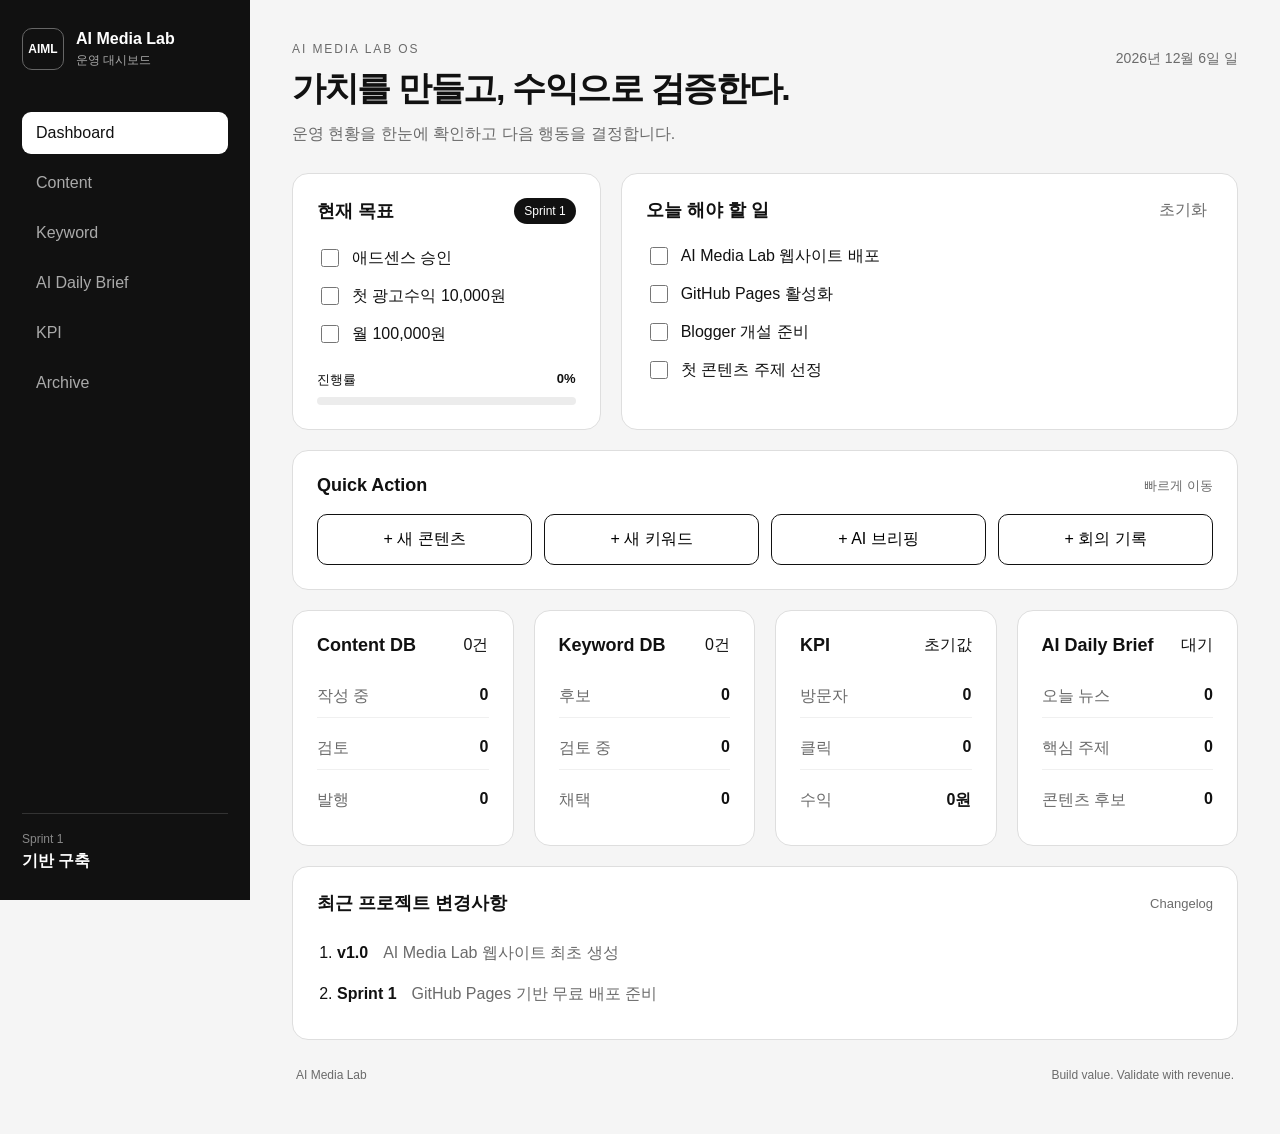
==== index.html @ 72db5de5 "Add files via upload" ====
<!DOCTYPE html>
<html lang="ko">
<head>
  <meta charset="UTF-8" />
  <meta name="viewport" content="width=device-width, initial-scale=1.0" />
  <meta name="description" content="AI Media Lab 운영 대시보드" />
  <title>AI Media Lab</title>
  <link rel="stylesheet" href="assets/css/style.css" />
</head>
<body>
  <div class="app-shell">
    <aside class="sidebar">
      <div class="brand">
        <div class="brand-mark">AIML</div>
        <div>
          <strong>AI Media Lab</strong>
          <span>운영 대시보드</span>
        </div>
      </div>

      <nav class="nav">
        <a class="active" href="#dashboard">Dashboard</a>
        <a href="#content">Content</a>
        <a href="#keyword">Keyword</a>
        <a href="#brief">AI Daily Brief</a>
        <a href="#kpi">KPI</a>
        <a href="#archive">Archive</a>
      </nav>

      <div class="sidebar-footer">
        <span>Sprint 1</span>
        <strong>기반 구축</strong>
      </div>
    </aside>

    <main class="main">
      <header class="topbar">
        <div>
          <p class="eyebrow">AI MEDIA LAB OS</p>
          <h1>가치를 만들고, 수익으로 검증한다.</h1>
          <p class="subcopy">운영 현황을 한눈에 확인하고 다음 행동을 결정합니다.</p>
        </div>
        <div class="date" id="today"></div>
      </header>

      <section id="dashboard" class="grid hero-grid">
        <article class="card goal-card">
          <div class="card-head">
            <h2>현재 목표</h2>
            <span class="badge">Sprint 1</span>
          </div>
          <ul class="check-list">
            <li><input type="checkbox" id="goal-1"><label for="goal-1">애드센스 승인</label></li>
            <li><input type="checkbox" id="goal-2"><label for="goal-2">첫 광고수익 10,000원</label></li>
            <li><input type="checkbox" id="goal-3"><label for="goal-3">월 100,000원</label></li>
          </ul>
          <div class="progress-wrap">
            <div class="progress-label"><span>진행률</span><strong id="progressText">0%</strong></div>
            <div class="progress"><span id="progressBar"></span></div>
          </div>
        </article>

        <article class="card tasks-card">
          <div class="card-head">
            <h2>오늘 해야 할 일</h2>
            <button class="text-button" id="resetTasks">초기화</button>
          </div>
          <ul class="check-list task-list">
            <li><input type="checkbox" id="task-1"><label for="task-1">AI Media Lab 웹사이트 배포</label></li>
            <li><input type="checkbox" id="task-2"><label for="task-2">GitHub Pages 활성화</label></li>
            <li><input type="checkbox" id="task-3"><label for="task-3">Blogger 개설 준비</label></li>
            <li><input type="checkbox" id="task-4"><label for="task-4">첫 콘텐츠 주제 선정</label></li>
          </ul>
        </article>
      </section>

      <section class="card quick-actions">
        <div class="card-head">
          <h2>Quick Action</h2>
          <span class="muted">빠르게 이동</span>
        </div>
        <div class="action-grid">
          <button data-target="content">+ 새 콘텐츠</button>
          <button data-target="keyword">+ 새 키워드</button>
          <button data-target="brief">+ AI 브리핑</button>
          <button data-target="archive">+ 회의 기록</button>
        </div>
      </section>

      <section class="grid metric-grid">
        <article id="content" class="card metric-card">
          <div class="card-head"><h2>Content DB</h2><span>0건</span></div>
          <dl>
            <div><dt>작성 중</dt><dd>0</dd></div>
            <div><dt>검토</dt><dd>0</dd></div>
            <div><dt>발행</dt><dd>0</dd></div>
          </dl>
        </article>

        <article id="keyword" class="card metric-card">
          <div class="card-head"><h2>Keyword DB</h2><span>0건</span></div>
          <dl>
            <div><dt>후보</dt><dd>0</dd></div>
            <div><dt>검토 중</dt><dd>0</dd></div>
            <div><dt>채택</dt><dd>0</dd></div>
          </dl>
        </article>

        <article id="kpi" class="card metric-card">
          <div class="card-head"><h2>KPI</h2><span>초기값</span></div>
          <dl>
            <div><dt>방문자</dt><dd>0</dd></div>
            <div><dt>클릭</dt><dd>0</dd></div>
            <div><dt>수익</dt><dd>0원</dd></div>
          </dl>
        </article>

        <article id="brief" class="card metric-card">
          <div class="card-head"><h2>AI Daily Brief</h2><span>대기</span></div>
          <dl>
            <div><dt>오늘 뉴스</dt><dd>0</dd></div>
            <div><dt>핵심 주제</dt><dd>0</dd></div>
            <div><dt>콘텐츠 후보</dt><dd>0</dd></div>
          </dl>
        </article>
      </section>

      <section id="archive" class="card updates">
        <div class="card-head">
          <h2>최근 프로젝트 변경사항</h2>
          <span class="muted">Changelog</span>
        </div>
        <ol>
          <li><strong>v1.0</strong><span>AI Media Lab 웹사이트 최초 생성</span></li>
          <li><strong>Sprint 1</strong><span>GitHub Pages 기반 무료 배포 준비</span></li>
        </ol>
      </section>

      <footer>
        <span>AI Media Lab</span>
        <span>Build value. Validate with revenue.</span>
      </footer>
    </main>
  </div>

  <script src="assets/js/main.js"></script>
</body>
</html>
---- assets/css/style.css ----
*{box-sizing:border-box}
:root{
  --bg:#f5f5f5;
  --surface:#ffffff;
  --text:#111111;
  --muted:#6b6b6b;
  --line:#dedede;
  --soft:#f0f0f0;
}
html{scroll-behavior:smooth}
body{
  margin:0;
  font-family:Arial,"Noto Sans KR","Malgun Gothic",sans-serif;
  color:var(--text);
  background:var(--bg);
}
button,input{font:inherit}
.app-shell{min-height:100vh;display:grid;grid-template-columns:250px 1fr}
.sidebar{
  position:sticky;top:0;height:100vh;
  background:#111;color:#fff;padding:28px 22px;
  display:flex;flex-direction:column
}
.brand{display:flex;gap:12px;align-items:center;margin-bottom:42px}
.brand-mark{
  width:42px;height:42px;border:1px solid #666;border-radius:10px;
  display:grid;place-items:center;font-size:12px;font-weight:700
}
.brand strong{display:block;font-size:16px}
.brand span{display:block;color:#aaa;font-size:12px;margin-top:4px}
.nav{display:grid;gap:8px}
.nav a{
  color:#aaa;text-decoration:none;padding:12px 14px;border-radius:9px
}
.nav a:hover,.nav a.active{background:#fff;color:#111}
.sidebar-footer{margin-top:auto;border-top:1px solid #333;padding-top:18px}
.sidebar-footer span{display:block;color:#888;font-size:12px}
.sidebar-footer strong{display:block;margin-top:5px}
.main{padding:42px;max-width:1500px;width:100%;margin:0 auto}
.topbar{display:flex;justify-content:space-between;gap:20px;align-items:flex-start;margin-bottom:28px}
.eyebrow{font-size:12px;letter-spacing:.16em;margin:0 0 10px;color:var(--muted)}
h1{font-size:34px;margin:0;letter-spacing:-.04em}
.subcopy{color:var(--muted);margin:12px 0 0}
.date{color:var(--muted);font-size:14px;padding-top:8px}
.grid{display:grid;gap:20px}
.hero-grid{grid-template-columns:1fr 2fr}
.metric-grid{grid-template-columns:repeat(4,1fr);margin-top:20px}
.card{
  background:var(--surface);border:1px solid var(--line);border-radius:16px;
  padding:24px
}
.card-head{display:flex;align-items:center;justify-content:space-between;gap:15px}
.card h2{font-size:18px;margin:0}
.badge{background:#111;color:white;border-radius:999px;padding:6px 10px;font-size:12px}
.check-list{list-style:none;padding:0;margin:22px 0 0;display:grid;gap:14px}
.check-list li{display:flex;gap:10px;align-items:center}
.check-list input{width:18px;height:18px;accent-color:#111}
.check-list label{cursor:pointer}
.check-list input:checked+label{text-decoration:line-through;color:#8a8a8a}
.progress-wrap{margin-top:25px}
.progress-label{display:flex;justify-content:space-between;font-size:13px;margin-bottom:8px}
.progress{height:8px;background:#ececec;border-radius:999px;overflow:hidden}
.progress span{display:block;height:100%;width:0;background:#111;transition:width .25s}
.text-button{border:0;background:transparent;color:var(--muted);cursor:pointer}
.quick-actions{margin-top:20px}
.action-grid{display:grid;grid-template-columns:repeat(4,1fr);gap:12px;margin-top:18px}
.action-grid button{
  border:1px solid #111;background:#fff;padding:14px;border-radius:10px;cursor:pointer
}
.action-grid button:hover{background:#111;color:#fff}
.metric-card dl{margin:20px 0 0;display:grid;gap:10px}
.metric-card dl div{display:flex;justify-content:space-between;padding:10px 0;border-bottom:1px solid var(--soft)}
.metric-card dl div:last-child{border-bottom:0}
.metric-card dt{color:var(--muted)}
.metric-card dd{margin:0;font-weight:700}
.muted{color:var(--muted);font-size:13px}
.updates{margin-top:20px}
.updates ol{margin:18px 0 0;padding-left:20px}
.updates li{padding:10px 0}
.updates li span{margin-left:15px;color:var(--muted)}
footer{display:flex;justify-content:space-between;color:var(--muted);font-size:12px;padding:28px 4px 10px}
@media (max-width:1000px){
  .app-shell{grid-template-columns:1fr}
  .sidebar{position:relative;height:auto}
  .nav{grid-template-columns:repeat(3,1fr)}
  .sidebar-footer{display:none}
  .hero-grid,.metric-grid{grid-template-columns:1fr 1fr}
}
@media (max-width:680px){
  .main{padding:22px}
  .topbar{display:block}
  .date{margin-top:12px}
  h1{font-size:28px}
  .hero-grid,.metric-grid,.action-grid{grid-template-columns:1fr}
  .nav{grid-template-columns:1fr 1fr}
  footer{display:grid;gap:8px}
}
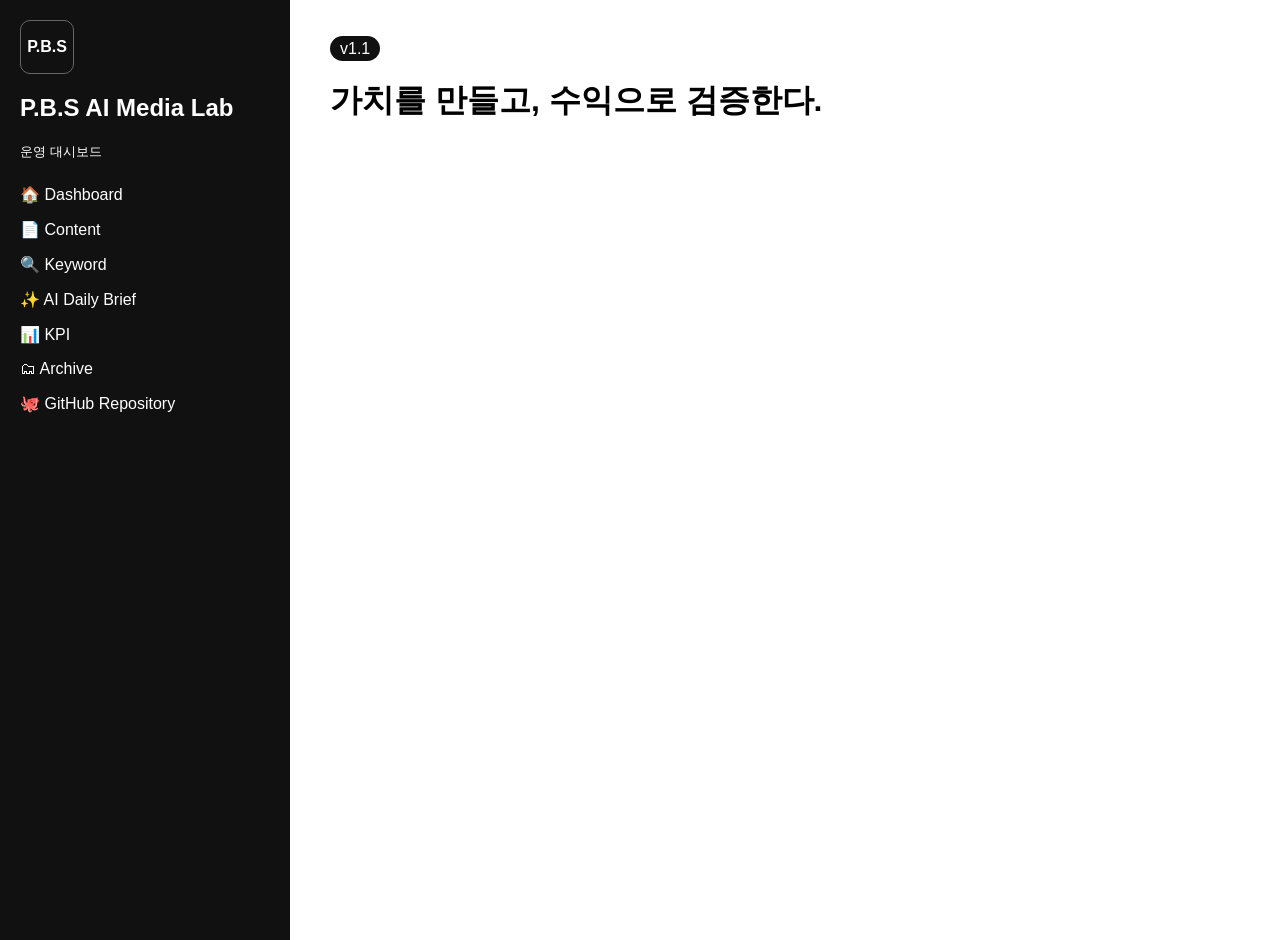
==== commit 32fc863e: "Add files via upload" ====
--- a/index.html
+++ b/index.html
@@ -1,148 +1 @@
-<!DOCTYPE html>
-<html lang="ko">
-<head>
-  <meta charset="UTF-8" />
-  <meta name="viewport" content="width=device-width, initial-scale=1.0" />
-  <meta name="description" content="AI Media Lab 운영 대시보드" />
-  <title>AI Media Lab</title>
-  <link rel="stylesheet" href="assets/css/style.css" />
-</head>
-<body>
-  <div class="app-shell">
-    <aside class="sidebar">
-      <div class="brand">
-        <div class="brand-mark">AIML</div>
-        <div>
-          <strong>AI Media Lab</strong>
-          <span>운영 대시보드</span>
-        </div>
-      </div>
-
-      <nav class="nav">
-        <a class="active" href="#dashboard">Dashboard</a>
-        <a href="#content">Content</a>
-        <a href="#keyword">Keyword</a>
-        <a href="#brief">AI Daily Brief</a>
-        <a href="#kpi">KPI</a>
-        <a href="#archive">Archive</a>
-      </nav>
-
-      <div class="sidebar-footer">
-        <span>Sprint 1</span>
-        <strong>기반 구축</strong>
-      </div>
-    </aside>
-
-    <main class="main">
-      <header class="topbar">
-        <div>
-          <p class="eyebrow">AI MEDIA LAB OS</p>
-          <h1>가치를 만들고, 수익으로 검증한다.</h1>
-          <p class="subcopy">운영 현황을 한눈에 확인하고 다음 행동을 결정합니다.</p>
-        </div>
-        <div class="date" id="today"></div>
-      </header>
-
-      <section id="dashboard" class="grid hero-grid">
-        <article class="card goal-card">
-          <div class="card-head">
-            <h2>현재 목표</h2>
-            <span class="badge">Sprint 1</span>
-          </div>
-          <ul class="check-list">
-            <li><input type="checkbox" id="goal-1"><label for="goal-1">애드센스 승인</label></li>
-            <li><input type="checkbox" id="goal-2"><label for="goal-2">첫 광고수익 10,000원</label></li>
-            <li><input type="checkbox" id="goal-3"><label for="goal-3">월 100,000원</label></li>
-          </ul>
-          <div class="progress-wrap">
-            <div class="progress-label"><span>진행률</span><strong id="progressText">0%</strong></div>
-            <div class="progress"><span id="progressBar"></span></div>
-          </div>
-        </article>
-
-        <article class="card tasks-card">
-          <div class="card-head">
-            <h2>오늘 해야 할 일</h2>
-            <button class="text-button" id="resetTasks">초기화</button>
-          </div>
-          <ul class="check-list task-list">
-            <li><input type="checkbox" id="task-1"><label for="task-1">AI Media Lab 웹사이트 배포</label></li>
-            <li><input type="checkbox" id="task-2"><label for="task-2">GitHub Pages 활성화</label></li>
-            <li><input type="checkbox" id="task-3"><label for="task-3">Blogger 개설 준비</label></li>
-            <li><input type="checkbox" id="task-4"><label for="task-4">첫 콘텐츠 주제 선정</label></li>
-          </ul>
-        </article>
-      </section>
-
-      <section class="card quick-actions">
-        <div class="card-head">
-          <h2>Quick Action</h2>
-          <span class="muted">빠르게 이동</span>
-        </div>
-        <div class="action-grid">
-          <button data-target="content">+ 새 콘텐츠</button>
-          <button data-target="keyword">+ 새 키워드</button>
-          <button data-target="brief">+ AI 브리핑</button>
-          <button data-target="archive">+ 회의 기록</button>
-        </div>
-      </section>
-
-      <section class="grid metric-grid">
-        <article id="content" class="card metric-card">
-          <div class="card-head"><h2>Content DB</h2><span>0건</span></div>
-          <dl>
-            <div><dt>작성 중</dt><dd>0</dd></div>
-            <div><dt>검토</dt><dd>0</dd></div>
-            <div><dt>발행</dt><dd>0</dd></div>
-          </dl>
-        </article>
-
-        <article id="keyword" class="card metric-card">
-          <div class="card-head"><h2>Keyword DB</h2><span>0건</span></div>
-          <dl>
-            <div><dt>후보</dt><dd>0</dd></div>
-            <div><dt>검토 중</dt><dd>0</dd></div>
-            <div><dt>채택</dt><dd>0</dd></div>
-          </dl>
-        </article>
-
-        <article id="kpi" class="card metric-card">
-          <div class="card-head"><h2>KPI</h2><span>초기값</span></div>
-          <dl>
-            <div><dt>방문자</dt><dd>0</dd></div>
-            <div><dt>클릭</dt><dd>0</dd></div>
-            <div><dt>수익</dt><dd>0원</dd></div>
-          </dl>
-        </article>
-
-        <article id="brief" class="card metric-card">
-          <div class="card-head"><h2>AI Daily Brief</h2><span>대기</span></div>
-          <dl>
-            <div><dt>오늘 뉴스</dt><dd>0</dd></div>
-            <div><dt>핵심 주제</dt><dd>0</dd></div>
-            <div><dt>콘텐츠 후보</dt><dd>0</dd></div>
-          </dl>
-        </article>
-      </section>
-
-      <section id="archive" class="card updates">
-        <div class="card-head">
-          <h2>최근 프로젝트 변경사항</h2>
-          <span class="muted">Changelog</span>
-        </div>
-        <ol>
-          <li><strong>v1.0</strong><span>AI Media Lab 웹사이트 최초 생성</span></li>
-          <li><strong>Sprint 1</strong><span>GitHub Pages 기반 무료 배포 준비</span></li>
-        </ol>
-      </section>
-
-      <footer>
-        <span>AI Media Lab</span>
-        <span>Build value. Validate with revenue.</span>
-      </footer>
-    </main>
-  </div>
-
-  <script src="assets/js/main.js"></script>
-</body>
-</html>
+<!doctype html><html lang='ko'><head><meta charset='utf-8'><meta name='viewport' content='width=device-width,initial-scale=1'><title>P.B.S AI Media Lab</title><link rel='stylesheet' href='assets/css/style.css'></head><body><aside><div class='logo'>P.B.S</div><h2>P.B.S AI Media Lab</h2><small>운영 대시보드</small><ul><li>🏠 Dashboard</li><li>📄 Content</li><li>🔍 Keyword</li><li>✨ AI Daily Brief</li><li>📊 KPI</li><li>🗂 Archive</li><li>🐙 GitHub Repository</li></ul></aside><main><span class='ver'>v1.1</span><h1>가치를 만들고, 수익으로 검증한다.</h1></main></body></html>
--- a/assets/css/style.css
+++ b/assets/css/style.css
@@ -1,97 +1 @@
-*{box-sizing:border-box}
-:root{
-  --bg:#f5f5f5;
-  --surface:#ffffff;
-  --text:#111111;
-  --muted:#6b6b6b;
-  --line:#dedede;
-  --soft:#f0f0f0;
-}
-html{scroll-behavior:smooth}
-body{
-  margin:0;
-  font-family:Arial,"Noto Sans KR","Malgun Gothic",sans-serif;
-  color:var(--text);
-  background:var(--bg);
-}
-button,input{font:inherit}
-.app-shell{min-height:100vh;display:grid;grid-template-columns:250px 1fr}
-.sidebar{
-  position:sticky;top:0;height:100vh;
-  background:#111;color:#fff;padding:28px 22px;
-  display:flex;flex-direction:column
-}
-.brand{display:flex;gap:12px;align-items:center;margin-bottom:42px}
-.brand-mark{
-  width:42px;height:42px;border:1px solid #666;border-radius:10px;
-  display:grid;place-items:center;font-size:12px;font-weight:700
-}
-.brand strong{display:block;font-size:16px}
-.brand span{display:block;color:#aaa;font-size:12px;margin-top:4px}
-.nav{display:grid;gap:8px}
-.nav a{
-  color:#aaa;text-decoration:none;padding:12px 14px;border-radius:9px
-}
-.nav a:hover,.nav a.active{background:#fff;color:#111}
-.sidebar-footer{margin-top:auto;border-top:1px solid #333;padding-top:18px}
-.sidebar-footer span{display:block;color:#888;font-size:12px}
-.sidebar-footer strong{display:block;margin-top:5px}
-.main{padding:42px;max-width:1500px;width:100%;margin:0 auto}
-.topbar{display:flex;justify-content:space-between;gap:20px;align-items:flex-start;margin-bottom:28px}
-.eyebrow{font-size:12px;letter-spacing:.16em;margin:0 0 10px;color:var(--muted)}
-h1{font-size:34px;margin:0;letter-spacing:-.04em}
-.subcopy{color:var(--muted);margin:12px 0 0}
-.date{color:var(--muted);font-size:14px;padding-top:8px}
-.grid{display:grid;gap:20px}
-.hero-grid{grid-template-columns:1fr 2fr}
-.metric-grid{grid-template-columns:repeat(4,1fr);margin-top:20px}
-.card{
-  background:var(--surface);border:1px solid var(--line);border-radius:16px;
-  padding:24px
-}
-.card-head{display:flex;align-items:center;justify-content:space-between;gap:15px}
-.card h2{font-size:18px;margin:0}
-.badge{background:#111;color:white;border-radius:999px;padding:6px 10px;font-size:12px}
-.check-list{list-style:none;padding:0;margin:22px 0 0;display:grid;gap:14px}
-.check-list li{display:flex;gap:10px;align-items:center}
-.check-list input{width:18px;height:18px;accent-color:#111}
-.check-list label{cursor:pointer}
-.check-list input:checked+label{text-decoration:line-through;color:#8a8a8a}
-.progress-wrap{margin-top:25px}
-.progress-label{display:flex;justify-content:space-between;font-size:13px;margin-bottom:8px}
-.progress{height:8px;background:#ececec;border-radius:999px;overflow:hidden}
-.progress span{display:block;height:100%;width:0;background:#111;transition:width .25s}
-.text-button{border:0;background:transparent;color:var(--muted);cursor:pointer}
-.quick-actions{margin-top:20px}
-.action-grid{display:grid;grid-template-columns:repeat(4,1fr);gap:12px;margin-top:18px}
-.action-grid button{
-  border:1px solid #111;background:#fff;padding:14px;border-radius:10px;cursor:pointer
-}
-.action-grid button:hover{background:#111;color:#fff}
-.metric-card dl{margin:20px 0 0;display:grid;gap:10px}
-.metric-card dl div{display:flex;justify-content:space-between;padding:10px 0;border-bottom:1px solid var(--soft)}
-.metric-card dl div:last-child{border-bottom:0}
-.metric-card dt{color:var(--muted)}
-.metric-card dd{margin:0;font-weight:700}
-.muted{color:var(--muted);font-size:13px}
-.updates{margin-top:20px}
-.updates ol{margin:18px 0 0;padding-left:20px}
-.updates li{padding:10px 0}
-.updates li span{margin-left:15px;color:var(--muted)}
-footer{display:flex;justify-content:space-between;color:var(--muted);font-size:12px;padding:28px 4px 10px}
-@media (max-width:1000px){
-  .app-shell{grid-template-columns:1fr}
-  .sidebar{position:relative;height:auto}
-  .nav{grid-template-columns:repeat(3,1fr)}
-  .sidebar-footer{display:none}
-  .hero-grid,.metric-grid{grid-template-columns:1fr 1fr}
-}
-@media (max-width:680px){
-  .main{padding:22px}
-  .topbar{display:block}
-  .date{margin-top:12px}
-  h1{font-size:28px}
-  .hero-grid,.metric-grid,.action-grid{grid-template-columns:1fr}
-  .nav{grid-template-columns:1fr 1fr}
-  footer{display:grid;gap:8px}
-}
+body{margin:0;font-family:Arial,'Malgun Gothic';display:flex}aside{width:250px;background:#111;color:#fff;padding:20px;height:100vh}.logo{width:52px;height:52px;border:1px solid #666;border-radius:10px;display:flex;align-items:center;justify-content:center;font-weight:bold}ul{padding:0;list-style:none}li{padding:8px 0}main{padding:40px}.ver{background:#111;color:#fff;padding:4px 10px;border-radius:20px}
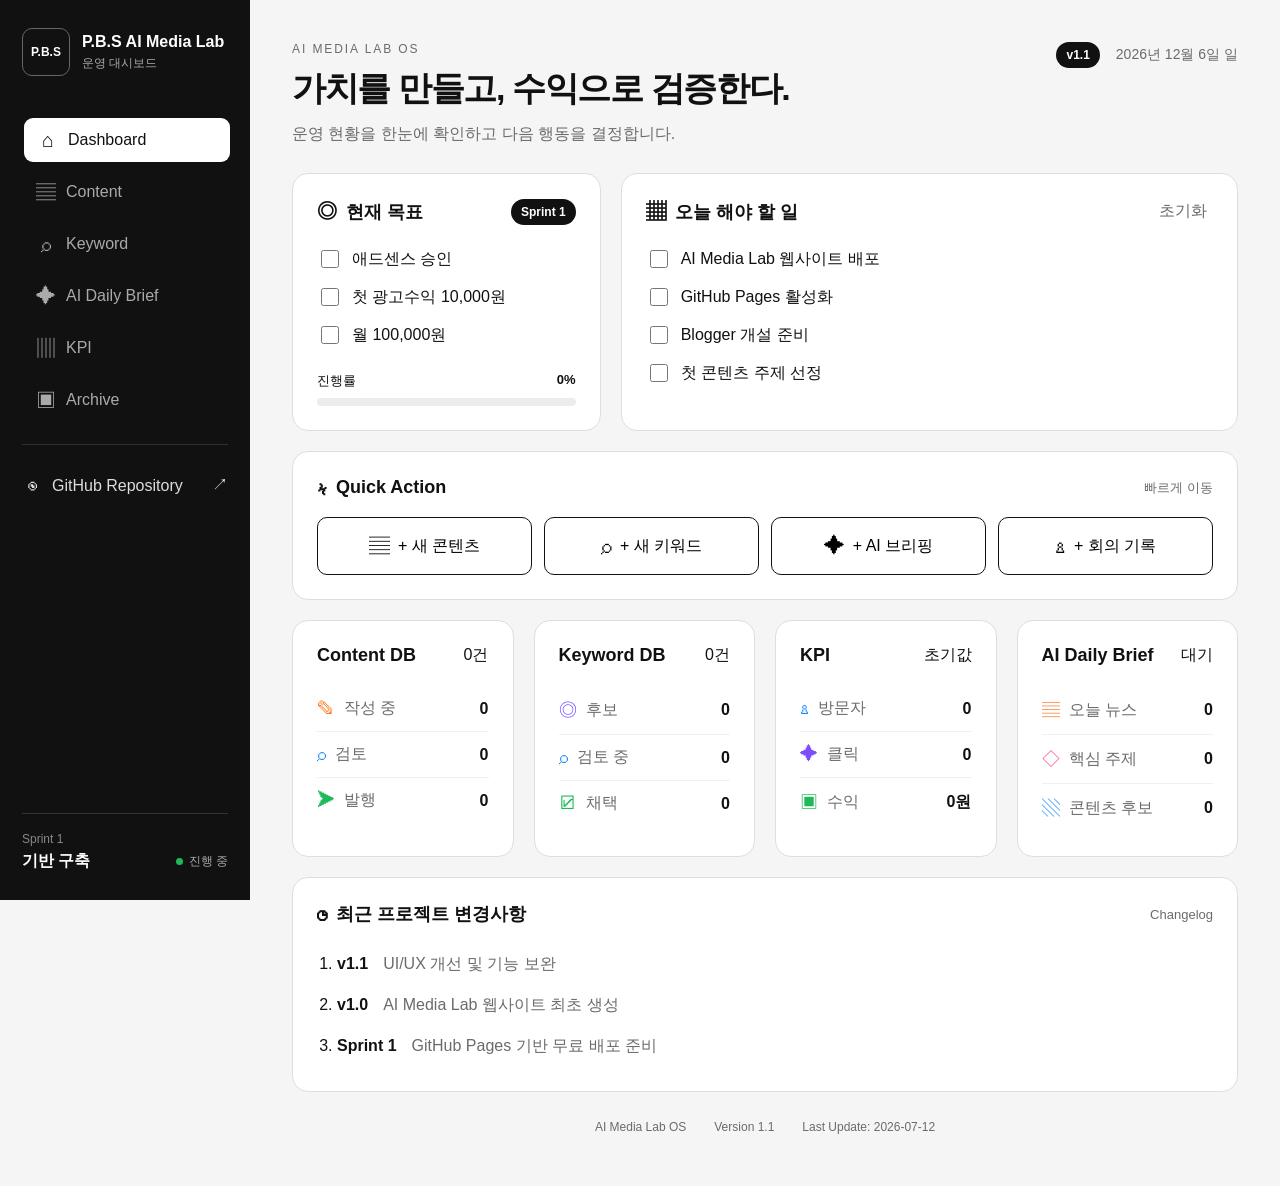
==== commit 46457597: "Add files via upload" ====
--- a/index.html
+++ b/index.html
@@ -1 +1,63 @@
-<!doctype html><html lang='ko'><head><meta charset='utf-8'><meta name='viewport' content='width=device-width,initial-scale=1'><title>P.B.S AI Media Lab</title><link rel='stylesheet' href='assets/css/style.css'></head><body><aside><div class='logo'>P.B.S</div><h2>P.B.S AI Media Lab</h2><small>운영 대시보드</small><ul><li>🏠 Dashboard</li><li>📄 Content</li><li>🔍 Keyword</li><li>✨ AI Daily Brief</li><li>📊 KPI</li><li>🗂 Archive</li><li>🐙 GitHub Repository</li></ul></aside><main><span class='ver'>v1.1</span><h1>가치를 만들고, 수익으로 검증한다.</h1></main></body></html>+<!DOCTYPE html>
+<html lang="ko">
+<head>
+  <meta charset="UTF-8" />
+  <meta name="viewport" content="width=device-width, initial-scale=1.0" />
+  <meta name="description" content="P.B.S AI Media Lab 운영 대시보드" />
+  <meta name="referrer" content="strict-origin-when-cross-origin" />
+  <title>P.B.S AI Media Lab</title>
+  <link rel="stylesheet" href="assets/css/style.css" />
+</head>
+<body>
+  <div class="app-shell">
+    <aside class="sidebar" aria-label="주요 메뉴">
+      <div class="brand">
+        <div class="brand-mark">P.B.S</div>
+        <div><strong>P.B.S AI Media Lab</strong><span>운영 대시보드</span></div>
+      </div>
+      <nav class="nav">
+        <a class="active" href="#dashboard"><span class="icon">⌂</span><span>Dashboard</span></a>
+        <a href="#content"><span class="icon">▤</span><span>Content</span></a>
+        <a href="#keyword"><span class="icon">⌕</span><span>Keyword</span></a>
+        <a href="#brief"><span class="icon">✦</span><span>AI Daily Brief</span></a>
+        <a href="#kpi"><span class="icon">▥</span><span>KPI</span></a>
+        <a href="#archive"><span class="icon">▣</span><span>Archive</span></a>
+      </nav>
+      <div class="sidebar-links">
+        <a href="https://github.com/aimedialab-kr/ai-media-lab" target="_blank" rel="noopener noreferrer"><span class="icon">◉</span><span>GitHub Repository</span><span class="external">↗</span></a>
+      </div>
+      <div class="sidebar-footer"><span>Sprint 1</span><div class="status-row"><strong>기반 구축</strong><em>진행 중</em></div></div>
+    </aside>
+    <main class="main">
+      <header class="topbar">
+        <div><p class="eyebrow">AI MEDIA LAB OS</p><h1>가치를 만들고, 수익으로 검증한다.</h1><p class="subcopy">운영 현황을 한눈에 확인하고 다음 행동을 결정합니다.</p></div>
+        <div class="header-meta"><span class="version-chip">v1.1</span><div class="date" id="today"></div></div>
+      </header>
+      <section id="dashboard" class="grid hero-grid">
+        <article class="card goal-card">
+          <div class="card-head"><h2><span class="section-icon">◎</span>현재 목표</h2><span class="badge">Sprint 1</span></div>
+          <ul class="check-list"><li><input type="checkbox" id="goal-1"><label for="goal-1">애드센스 승인</label></li><li><input type="checkbox" id="goal-2"><label for="goal-2">첫 광고수익 10,000원</label></li><li><input type="checkbox" id="goal-3"><label for="goal-3">월 100,000원</label></li></ul>
+          <div class="progress-wrap"><div class="progress-label"><span>진행률</span><strong id="progressText">0%</strong></div><div class="progress"><span id="progressBar"></span></div></div>
+        </article>
+        <article class="card tasks-card">
+          <div class="card-head"><h2><span class="section-icon">▦</span>오늘 해야 할 일</h2><button class="text-button" id="resetTasks" type="button">초기화</button></div>
+          <ul class="check-list task-list"><li><input type="checkbox" id="task-1"><label for="task-1">AI Media Lab 웹사이트 배포</label></li><li><input type="checkbox" id="task-2"><label for="task-2">GitHub Pages 활성화</label></li><li><input type="checkbox" id="task-3"><label for="task-3">Blogger 개설 준비</label></li><li><input type="checkbox" id="task-4"><label for="task-4">첫 콘텐츠 주제 선정</label></li></ul>
+        </article>
+      </section>
+      <section class="card quick-actions">
+        <div class="card-head"><h2><span class="section-icon">ϟ</span>Quick Action</h2><span class="muted">빠르게 이동</span></div>
+        <div class="action-grid"><button type="button" data-target="content"><span class="button-icon">▤</span><span>+ 새 콘텐츠</span></button><button type="button" data-target="keyword"><span class="button-icon">⌕</span><span>+ 새 키워드</span></button><button type="button" data-target="brief"><span class="button-icon">✦</span><span>+ AI 브리핑</span></button><button type="button" data-target="archive"><span class="button-icon">♙</span><span>+ 회의 기록</span></button></div>
+      </section>
+      <section class="grid metric-grid">
+        <article id="content" class="card metric-card"><div class="card-head"><h2>Content DB</h2><span>0건</span></div><dl><div><dt><span class="metric-icon orange">✎</span>작성 중</dt><dd>0</dd></div><div><dt><span class="metric-icon blue">⌕</span>검토</dt><dd>0</dd></div><div><dt><span class="metric-icon green">➤</span>발행</dt><dd>0</dd></div></dl></article>
+        <article id="keyword" class="card metric-card"><div class="card-head"><h2>Keyword DB</h2><span>0건</span></div><dl><div><dt><span class="metric-icon purple">◎</span>후보</dt><dd>0</dd></div><div><dt><span class="metric-icon blue">⌕</span>검토 중</dt><dd>0</dd></div><div><dt><span class="metric-icon green">☑</span>채택</dt><dd>0</dd></div></dl></article>
+        <article id="kpi" class="card metric-card"><div class="card-head"><h2>KPI</h2><span>초기값</span></div><dl><div><dt><span class="metric-icon blue">♙</span>방문자</dt><dd>0</dd></div><div><dt><span class="metric-icon purple">✦</span>클릭</dt><dd>0</dd></div><div><dt><span class="metric-icon green">▣</span>수익</dt><dd>0원</dd></div></dl></article>
+        <article id="brief" class="card metric-card"><div class="card-head"><h2>AI Daily Brief</h2><span>대기</span></div><dl><div><dt><span class="metric-icon orange">▤</span>오늘 뉴스</dt><dd>0</dd></div><div><dt><span class="metric-icon pink">◇</span>핵심 주제</dt><dd>0</dd></div><div><dt><span class="metric-icon blue">▧</span>콘텐츠 후보</dt><dd>0</dd></div></dl></article>
+      </section>
+      <section id="archive" class="card updates"><div class="card-head"><h2><span class="section-icon">◷</span>최근 프로젝트 변경사항</h2><span class="muted">Changelog</span></div><ol><li><strong>v1.1</strong><span>UI/UX 개선 및 기능 보완</span></li><li><strong>v1.0</strong><span>AI Media Lab 웹사이트 최초 생성</span></li><li><strong>Sprint 1</strong><span>GitHub Pages 기반 무료 배포 준비</span></li></ol></section>
+      <footer><span>AI Media Lab OS</span><span>Version 1.1</span><span>Last Update: 2026-07-12</span></footer>
+    </main>
+  </div>
+  <script src="assets/js/main.js"></script>
+</body>
+</html>
--- a/assets/css/style.css
+++ b/assets/css/style.css
@@ -1 +1 @@
-body{margin:0;font-family:Arial,'Malgun Gothic';display:flex}aside{width:250px;background:#111;color:#fff;padding:20px;height:100vh}.logo{width:52px;height:52px;border:1px solid #666;border-radius:10px;display:flex;align-items:center;justify-content:center;font-weight:bold}ul{padding:0;list-style:none}li{padding:8px 0}main{padding:40px}.ver{background:#111;color:#fff;padding:4px 10px;border-radius:20px}+*{box-sizing:border-box}:root{--bg:#f5f5f5;--surface:#fff;--text:#111;--muted:#6b6b6b;--line:#dedede;--soft:#f0f0f0;--dark:#111;--blue:#1687ff;--green:#20b95a;--orange:#ff7a22;--purple:#7b4dff;--pink:#ff3f7d}html{scroll-behavior:smooth}body{margin:0;font-family:Arial,"Noto Sans KR","Malgun Gothic",sans-serif;color:var(--text);background:var(--bg)}button,input{font:inherit}.app-shell{min-height:100vh;display:grid;grid-template-columns:250px 1fr}.sidebar{position:sticky;top:0;height:100vh;background:var(--dark);color:#fff;padding:28px 22px;display:flex;flex-direction:column}.brand{display:flex;gap:12px;align-items:center;margin-bottom:42px}.brand-mark{width:48px;height:48px;border:1px solid #666;border-radius:10px;display:grid;place-items:center;font-size:12px;font-weight:700}.brand strong{display:block;font-size:16px}.brand span{display:block;color:#aaa;font-size:12px;margin-top:4px}.nav{display:grid;gap:8px}.nav a,.sidebar-links a{display:flex;align-items:center;gap:10px;color:#aaa;text-decoration:none;padding:12px 14px;border-radius:9px;transition:.2s}.nav a:hover,.nav a.active{background:#fff;color:#111;transform:translateX(2px)}.icon{width:20px;display:inline-grid;place-items:center;font-size:20px;line-height:1}.external{margin-left:auto}.sidebar-links{margin-top:22px;padding-top:18px;border-top:1px solid #2f2f2f}.sidebar-links a{padding-left:0;padding-right:0;color:#ddd}.sidebar-links a:hover{color:#fff}.sidebar-footer{margin-top:auto;border-top:1px solid #333;padding-top:18px}.sidebar-footer>span{display:block;color:#888;font-size:12px}.status-row{display:flex;align-items:center;justify-content:space-between;margin-top:5px}.status-row em{font-style:normal;color:#aaa;font-size:12px}.status-row em:before{content:"";display:inline-block;width:7px;height:7px;border-radius:50%;background:var(--green);margin-right:6px}.main{padding:42px;max-width:1500px;width:100%;margin:0 auto}.topbar{display:flex;justify-content:space-between;gap:20px;align-items:flex-start;margin-bottom:28px}.eyebrow{font-size:12px;letter-spacing:.16em;margin:0 0 10px;color:var(--muted)}h1{font-size:34px;margin:0;letter-spacing:-.04em}.subcopy{color:var(--muted);margin:12px 0 0}.header-meta{display:flex;gap:16px;align-items:center}.date{color:var(--muted);font-size:14px}.version-chip,.badge{background:#111;color:#fff;border-radius:999px;padding:6px 10px;font-size:12px;font-weight:700}.grid{display:grid;gap:20px}.hero-grid{grid-template-columns:1fr 2fr}.metric-grid{grid-template-columns:repeat(4,1fr);margin-top:20px}.card{background:var(--surface);border:1px solid var(--line);border-radius:16px;padding:24px;transition:.2s}.card:hover{transform:translateY(-2px);box-shadow:0 8px 24px rgba(0,0,0,.05);border-color:#c9c9c9}.card-head{display:flex;align-items:center;justify-content:space-between;gap:15px}.card h2{font-size:18px;margin:0;display:flex;align-items:center;gap:9px}.section-icon{font-size:20px}.check-list{list-style:none;padding:0;margin:22px 0 0;display:grid;gap:14px}.check-list li{display:flex;gap:10px;align-items:center}.check-list input{width:18px;height:18px;accent-color:#111}.check-list label{cursor:pointer}.check-list input:checked+label{text-decoration:line-through;color:#8a8a8a}.progress-wrap{margin-top:25px}.progress-label{display:flex;justify-content:space-between;font-size:13px;margin-bottom:8px}.progress{height:8px;background:#ececec;border-radius:999px;overflow:hidden}.progress span{display:block;height:100%;width:0;background:#111;transition:width .25s}.text-button{border:0;background:transparent;color:var(--muted);cursor:pointer}.quick-actions{margin-top:20px}.action-grid{display:grid;grid-template-columns:repeat(4,1fr);gap:12px;margin-top:18px}.action-grid button{border:1px solid #111;background:#fff;padding:14px;border-radius:10px;cursor:pointer;transition:.2s;display:flex;align-items:center;justify-content:center;gap:8px}.action-grid button:hover{background:#111;color:#fff;transform:translateY(-1px)}.button-icon{font-size:21px}.metric-card dl{margin:20px 0 0;display:grid;gap:0}.metric-card dl div{display:flex;justify-content:space-between;align-items:center;padding:12px 0;border-bottom:1px solid var(--soft)}.metric-card dl div:last-child{border-bottom:0}.metric-card dt{color:var(--muted);display:flex;align-items:center;gap:9px}.metric-card dd{margin:0;font-weight:700}.metric-icon{font-size:18px}.metric-icon.orange{color:var(--orange)}.metric-icon.blue{color:var(--blue)}.metric-icon.green{color:var(--green)}.metric-icon.purple{color:var(--purple)}.metric-icon.pink{color:var(--pink)}.muted{color:var(--muted);font-size:13px}.updates{margin-top:20px}.updates ol{margin:18px 0 0;padding-left:20px}.updates li{padding:10px 0}.updates li span{margin-left:15px;color:var(--muted)}footer{display:flex;justify-content:center;gap:28px;color:var(--muted);font-size:12px;padding:28px 4px 10px}@media(max-width:1000px){.app-shell{grid-template-columns:1fr}.sidebar{position:relative;height:auto}.nav{grid-template-columns:repeat(3,1fr)}.sidebar-footer{display:none}.hero-grid,.metric-grid{grid-template-columns:1fr 1fr}}@media(max-width:680px){.main{padding:22px}.topbar{display:block}.header-meta{margin-top:14px;justify-content:space-between}h1{font-size:28px}.hero-grid,.metric-grid,.action-grid{grid-template-columns:1fr}.nav{grid-template-columns:1fr 1fr}footer{flex-wrap:wrap;gap:12px}}@media(prefers-reduced-motion:reduce){*{scroll-behavior:auto!important;transition:none!important}}
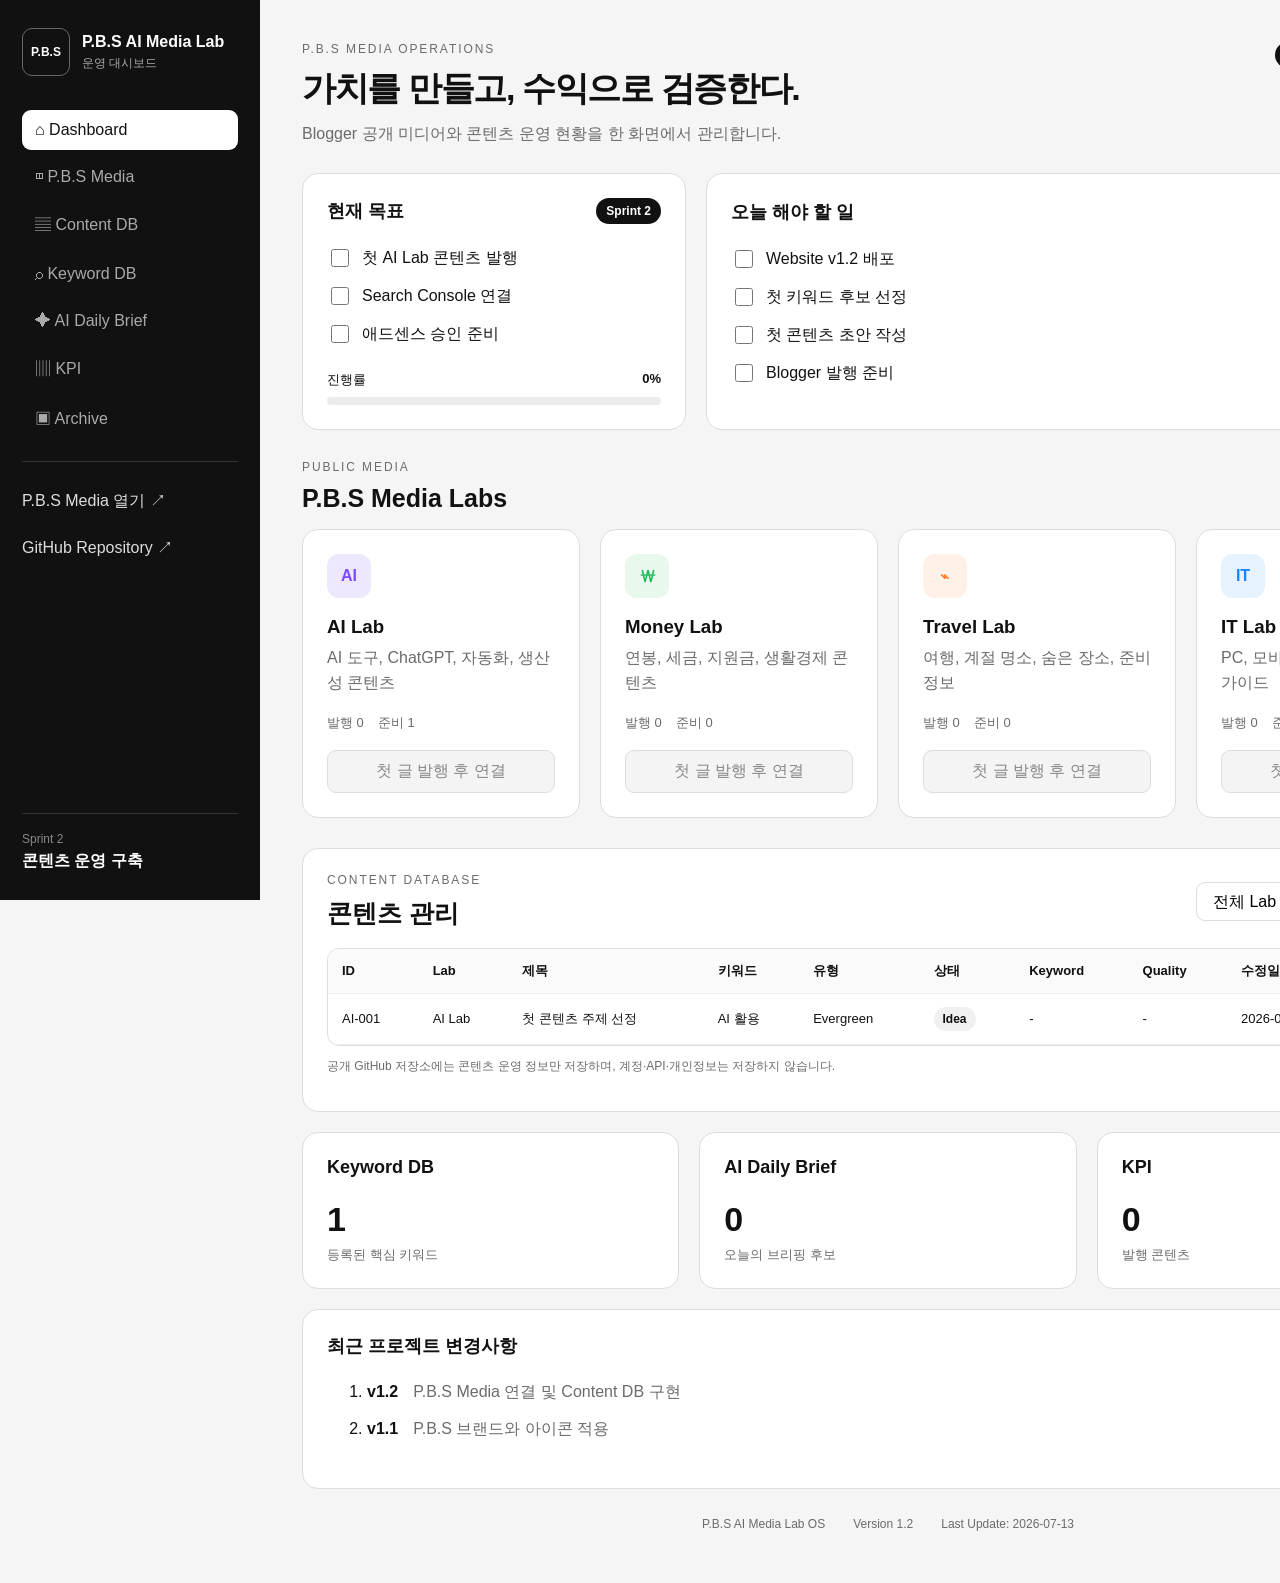
==== commit 2646d1d7: "Add files via upload" ====
--- a/index.html
+++ b/index.html
@@ -1,63 +1 @@
-<!DOCTYPE html>
-<html lang="ko">
-<head>
-  <meta charset="UTF-8" />
-  <meta name="viewport" content="width=device-width, initial-scale=1.0" />
-  <meta name="description" content="P.B.S AI Media Lab 운영 대시보드" />
-  <meta name="referrer" content="strict-origin-when-cross-origin" />
-  <title>P.B.S AI Media Lab</title>
-  <link rel="stylesheet" href="assets/css/style.css" />
-</head>
-<body>
-  <div class="app-shell">
-    <aside class="sidebar" aria-label="주요 메뉴">
-      <div class="brand">
-        <div class="brand-mark">P.B.S</div>
-        <div><strong>P.B.S AI Media Lab</strong><span>운영 대시보드</span></div>
-      </div>
-      <nav class="nav">
-        <a class="active" href="#dashboard"><span class="icon">⌂</span><span>Dashboard</span></a>
-        <a href="#content"><span class="icon">▤</span><span>Content</span></a>
-        <a href="#keyword"><span class="icon">⌕</span><span>Keyword</span></a>
-        <a href="#brief"><span class="icon">✦</span><span>AI Daily Brief</span></a>
-        <a href="#kpi"><span class="icon">▥</span><span>KPI</span></a>
-        <a href="#archive"><span class="icon">▣</span><span>Archive</span></a>
-      </nav>
-      <div class="sidebar-links">
-        <a href="https://github.com/aimedialab-kr/ai-media-lab" target="_blank" rel="noopener noreferrer"><span class="icon">◉</span><span>GitHub Repository</span><span class="external">↗</span></a>
-      </div>
-      <div class="sidebar-footer"><span>Sprint 1</span><div class="status-row"><strong>기반 구축</strong><em>진행 중</em></div></div>
-    </aside>
-    <main class="main">
-      <header class="topbar">
-        <div><p class="eyebrow">AI MEDIA LAB OS</p><h1>가치를 만들고, 수익으로 검증한다.</h1><p class="subcopy">운영 현황을 한눈에 확인하고 다음 행동을 결정합니다.</p></div>
-        <div class="header-meta"><span class="version-chip">v1.1</span><div class="date" id="today"></div></div>
-      </header>
-      <section id="dashboard" class="grid hero-grid">
-        <article class="card goal-card">
-          <div class="card-head"><h2><span class="section-icon">◎</span>현재 목표</h2><span class="badge">Sprint 1</span></div>
-          <ul class="check-list"><li><input type="checkbox" id="goal-1"><label for="goal-1">애드센스 승인</label></li><li><input type="checkbox" id="goal-2"><label for="goal-2">첫 광고수익 10,000원</label></li><li><input type="checkbox" id="goal-3"><label for="goal-3">월 100,000원</label></li></ul>
-          <div class="progress-wrap"><div class="progress-label"><span>진행률</span><strong id="progressText">0%</strong></div><div class="progress"><span id="progressBar"></span></div></div>
-        </article>
-        <article class="card tasks-card">
-          <div class="card-head"><h2><span class="section-icon">▦</span>오늘 해야 할 일</h2><button class="text-button" id="resetTasks" type="button">초기화</button></div>
-          <ul class="check-list task-list"><li><input type="checkbox" id="task-1"><label for="task-1">AI Media Lab 웹사이트 배포</label></li><li><input type="checkbox" id="task-2"><label for="task-2">GitHub Pages 활성화</label></li><li><input type="checkbox" id="task-3"><label for="task-3">Blogger 개설 준비</label></li><li><input type="checkbox" id="task-4"><label for="task-4">첫 콘텐츠 주제 선정</label></li></ul>
-        </article>
-      </section>
-      <section class="card quick-actions">
-        <div class="card-head"><h2><span class="section-icon">ϟ</span>Quick Action</h2><span class="muted">빠르게 이동</span></div>
-        <div class="action-grid"><button type="button" data-target="content"><span class="button-icon">▤</span><span>+ 새 콘텐츠</span></button><button type="button" data-target="keyword"><span class="button-icon">⌕</span><span>+ 새 키워드</span></button><button type="button" data-target="brief"><span class="button-icon">✦</span><span>+ AI 브리핑</span></button><button type="button" data-target="archive"><span class="button-icon">♙</span><span>+ 회의 기록</span></button></div>
-      </section>
-      <section class="grid metric-grid">
-        <article id="content" class="card metric-card"><div class="card-head"><h2>Content DB</h2><span>0건</span></div><dl><div><dt><span class="metric-icon orange">✎</span>작성 중</dt><dd>0</dd></div><div><dt><span class="metric-icon blue">⌕</span>검토</dt><dd>0</dd></div><div><dt><span class="metric-icon green">➤</span>발행</dt><dd>0</dd></div></dl></article>
-        <article id="keyword" class="card metric-card"><div class="card-head"><h2>Keyword DB</h2><span>0건</span></div><dl><div><dt><span class="metric-icon purple">◎</span>후보</dt><dd>0</dd></div><div><dt><span class="metric-icon blue">⌕</span>검토 중</dt><dd>0</dd></div><div><dt><span class="metric-icon green">☑</span>채택</dt><dd>0</dd></div></dl></article>
-        <article id="kpi" class="card metric-card"><div class="card-head"><h2>KPI</h2><span>초기값</span></div><dl><div><dt><span class="metric-icon blue">♙</span>방문자</dt><dd>0</dd></div><div><dt><span class="metric-icon purple">✦</span>클릭</dt><dd>0</dd></div><div><dt><span class="metric-icon green">▣</span>수익</dt><dd>0원</dd></div></dl></article>
-        <article id="brief" class="card metric-card"><div class="card-head"><h2>AI Daily Brief</h2><span>대기</span></div><dl><div><dt><span class="metric-icon orange">▤</span>오늘 뉴스</dt><dd>0</dd></div><div><dt><span class="metric-icon pink">◇</span>핵심 주제</dt><dd>0</dd></div><div><dt><span class="metric-icon blue">▧</span>콘텐츠 후보</dt><dd>0</dd></div></dl></article>
-      </section>
-      <section id="archive" class="card updates"><div class="card-head"><h2><span class="section-icon">◷</span>최근 프로젝트 변경사항</h2><span class="muted">Changelog</span></div><ol><li><strong>v1.1</strong><span>UI/UX 개선 및 기능 보완</span></li><li><strong>v1.0</strong><span>AI Media Lab 웹사이트 최초 생성</span></li><li><strong>Sprint 1</strong><span>GitHub Pages 기반 무료 배포 준비</span></li></ol></section>
-      <footer><span>AI Media Lab OS</span><span>Version 1.1</span><span>Last Update: 2026-07-12</span></footer>
-    </main>
-  </div>
-  <script src="assets/js/main.js"></script>
-</body>
-</html>
+<!doctype html><html lang="ko"><head><meta charset="utf-8"><meta name="viewport" content="width=device-width,initial-scale=1"><meta name="description" content="P.B.S AI Media Lab 운영 대시보드"><meta name="referrer" content="strict-origin-when-cross-origin"><meta http-equiv="Content-Security-Policy" content="default-src 'self'; style-src 'self'; script-src 'self'; img-src 'self' data:; connect-src 'self'; base-uri 'self'; form-action 'none'; frame-ancestors 'none'; upgrade-insecure-requests"><title>P.B.S AI Media Lab OS</title><link rel="stylesheet" href="assets/css/style.css"></head><body><div class="app-shell"><aside class="sidebar"><div class="brand"><div class="brand-mark">P.B.S</div><div><strong>P.B.S AI Media Lab</strong><span>운영 대시보드</span></div></div><nav class="nav"><a class="active" href="#dashboard">⌂ Dashboard</a><a href="#labs">◫ P.B.S Media</a><a href="#content-db">▤ Content DB</a><a href="#keyword">⌕ Keyword DB</a><a href="#brief">✦ AI Daily Brief</a><a href="#kpi">▥ KPI</a><a href="#archive">▣ Archive</a></nav><div class="sidebar-links"><a href="https://pbs-media-kr.blogspot.com/" target="_blank" rel="noopener noreferrer">P.B.S Media 열기 ↗</a><a href="https://github.com/aimedialab-kr/ai-media-lab" target="_blank" rel="noopener noreferrer">GitHub Repository ↗</a></div><div class="sidebar-footer"><span>Sprint 2</span><strong>콘텐츠 운영 구축</strong></div></aside><main class="main"><header class="topbar"><div><p class="eyebrow">P.B.S MEDIA OPERATIONS</p><h1>가치를 만들고, 수익으로 검증한다.</h1><p class="subcopy">Blogger 공개 미디어와 콘텐츠 운영 현황을 한 화면에서 관리합니다.</p></div><div class="header-meta"><span class="version-chip">v1.2</span><div id="today"></div></div></header><section id="dashboard" class="grid hero-grid"><article class="card"><div class="card-head"><h2>현재 목표</h2><span class="badge">Sprint 2</span></div><ul class="check-list"><li><input type="checkbox" id="goal-1"><label for="goal-1">첫 AI Lab 콘텐츠 발행</label></li><li><input type="checkbox" id="goal-2"><label for="goal-2">Search Console 연결</label></li><li><input type="checkbox" id="goal-3"><label for="goal-3">애드센스 승인 준비</label></li></ul><div class="progress-wrap"><div class="progress-label"><span>진행률</span><strong id="progressText">0%</strong></div><div class="progress"><span id="progressBar"></span></div></div></article><article class="card"><div class="card-head"><h2>오늘 해야 할 일</h2><button id="resetTasks">초기화</button></div><ul class="check-list"><li><input type="checkbox" id="task-1"><label for="task-1">Website v1.2 배포</label></li><li><input type="checkbox" id="task-2"><label for="task-2">첫 키워드 후보 선정</label></li><li><input type="checkbox" id="task-3"><label for="task-3">첫 콘텐츠 초안 작성</label></li><li><input type="checkbox" id="task-4"><label for="task-4">Blogger 발행 준비</label></li></ul></article></section><section id="labs" class="section-block"><div class="section-title"><div><p class="eyebrow">PUBLIC MEDIA</p><h2>P.B.S Media Labs</h2></div><a class="primary-link" href="https://pbs-media-kr.blogspot.com/" target="_blank" rel="noopener noreferrer">전체 블로그 열기 ↗</a></div><div class="grid lab-grid"><article class="card lab-card"><div class="lab-icon ai">AI</div><h3>AI Lab</h3><p>AI 도구, ChatGPT, 자동화, 생산성 콘텐츠</p><div class="lab-meta"><span>발행 0</span><span>준비 1</span></div><button disabled>첫 글 발행 후 연결</button></article><article class="card lab-card"><div class="lab-icon money">₩</div><h3>Money Lab</h3><p>연봉, 세금, 지원금, 생활경제 콘텐츠</p><div class="lab-meta"><span>발행 0</span><span>준비 0</span></div><button disabled>첫 글 발행 후 연결</button></article><article class="card lab-card"><div class="lab-icon travel">⌁</div><h3>Travel Lab</h3><p>여행, 계절 명소, 숨은 장소, 준비 정보</p><div class="lab-meta"><span>발행 0</span><span>준비 0</span></div><button disabled>첫 글 발행 후 연결</button></article><article class="card lab-card"><div class="lab-icon it">IT</div><h3>IT Lab</h3><p>PC, 모바일, 소프트웨어, 실전 IT 가이드</p><div class="lab-meta"><span>발행 0</span><span>준비 0</span></div><button disabled>첫 글 발행 후 연결</button></article></div></section><section id="content-db" class="card content-section"><div class="section-title compact"><div><p class="eyebrow">CONTENT DATABASE</p><h2>콘텐츠 관리</h2></div><div class="filters"><select id="labFilter"><option value="all">전체 Lab</option><option>AI Lab</option><option>Money Lab</option><option>Travel Lab</option><option>IT Lab</option></select><select id="statusFilter"><option value="all">전체 상태</option><option>Idea</option><option>Research</option><option>Ready</option><option>Writing</option><option>Review</option><option>Published</option><option>Update</option></select></div></div><div class="table-wrap"><table><thead><tr><th>ID</th><th>Lab</th><th>제목</th><th>키워드</th><th>유형</th><th>상태</th><th>Keyword</th><th>Quality</th><th>수정일</th><th>링크</th></tr></thead><tbody id="contentRows"><tr><td colspan="10" class="loading">콘텐츠 데이터를 불러오는 중입니다.</td></tr></tbody></table></div><p class="table-note">공개 GitHub 저장소에는 콘텐츠 운영 정보만 저장하며, 계정·API·개인정보는 저장하지 않습니다.</p></section><section class="grid summary-grid"><article id="keyword" class="card summary-card"><h2>Keyword DB</h2><strong id="keywordCount">1</strong><span>등록된 핵심 키워드</span></article><article id="brief" class="card summary-card"><h2>AI Daily Brief</h2><strong>0</strong><span>오늘의 브리핑 후보</span></article><article id="kpi" class="card summary-card"><h2>KPI</h2><strong id="publishedCount">0</strong><span>발행 콘텐츠</span></article></section><section id="archive" class="card updates"><div class="card-head"><h2>최근 프로젝트 변경사항</h2><span>Changelog</span></div><ol><li><strong>v1.2</strong><span>P.B.S Media 연결 및 Content DB 구현</span></li><li><strong>v1.1</strong><span>P.B.S 브랜드와 아이콘 적용</span></li></ol></section><footer><span>P.B.S AI Media Lab OS</span><span>Version 1.2</span><span>Last Update: 2026-07-13</span></footer></main></div><script src="assets/js/main.js"></script></body></html>
--- a/assets/css/style.css
+++ b/assets/css/style.css
@@ -1 +1 @@
-*{box-sizing:border-box}:root{--bg:#f5f5f5;--surface:#fff;--text:#111;--muted:#6b6b6b;--line:#dedede;--soft:#f0f0f0;--dark:#111;--blue:#1687ff;--green:#20b95a;--orange:#ff7a22;--purple:#7b4dff;--pink:#ff3f7d}html{scroll-behavior:smooth}body{margin:0;font-family:Arial,"Noto Sans KR","Malgun Gothic",sans-serif;color:var(--text);background:var(--bg)}button,input{font:inherit}.app-shell{min-height:100vh;display:grid;grid-template-columns:250px 1fr}.sidebar{position:sticky;top:0;height:100vh;background:var(--dark);color:#fff;padding:28px 22px;display:flex;flex-direction:column}.brand{display:flex;gap:12px;align-items:center;margin-bottom:42px}.brand-mark{width:48px;height:48px;border:1px solid #666;border-radius:10px;display:grid;place-items:center;font-size:12px;font-weight:700}.brand strong{display:block;font-size:16px}.brand span{display:block;color:#aaa;font-size:12px;margin-top:4px}.nav{display:grid;gap:8px}.nav a,.sidebar-links a{display:flex;align-items:center;gap:10px;color:#aaa;text-decoration:none;padding:12px 14px;border-radius:9px;transition:.2s}.nav a:hover,.nav a.active{background:#fff;color:#111;transform:translateX(2px)}.icon{width:20px;display:inline-grid;place-items:center;font-size:20px;line-height:1}.external{margin-left:auto}.sidebar-links{margin-top:22px;padding-top:18px;border-top:1px solid #2f2f2f}.sidebar-links a{padding-left:0;padding-right:0;color:#ddd}.sidebar-links a:hover{color:#fff}.sidebar-footer{margin-top:auto;border-top:1px solid #333;padding-top:18px}.sidebar-footer>span{display:block;color:#888;font-size:12px}.status-row{display:flex;align-items:center;justify-content:space-between;margin-top:5px}.status-row em{font-style:normal;color:#aaa;font-size:12px}.status-row em:before{content:"";display:inline-block;width:7px;height:7px;border-radius:50%;background:var(--green);margin-right:6px}.main{padding:42px;max-width:1500px;width:100%;margin:0 auto}.topbar{display:flex;justify-content:space-between;gap:20px;align-items:flex-start;margin-bottom:28px}.eyebrow{font-size:12px;letter-spacing:.16em;margin:0 0 10px;color:var(--muted)}h1{font-size:34px;margin:0;letter-spacing:-.04em}.subcopy{color:var(--muted);margin:12px 0 0}.header-meta{display:flex;gap:16px;align-items:center}.date{color:var(--muted);font-size:14px}.version-chip,.badge{background:#111;color:#fff;border-radius:999px;padding:6px 10px;font-size:12px;font-weight:700}.grid{display:grid;gap:20px}.hero-grid{grid-template-columns:1fr 2fr}.metric-grid{grid-template-columns:repeat(4,1fr);margin-top:20px}.card{background:var(--surface);border:1px solid var(--line);border-radius:16px;padding:24px;transition:.2s}.card:hover{transform:translateY(-2px);box-shadow:0 8px 24px rgba(0,0,0,.05);border-color:#c9c9c9}.card-head{display:flex;align-items:center;justify-content:space-between;gap:15px}.card h2{font-size:18px;margin:0;display:flex;align-items:center;gap:9px}.section-icon{font-size:20px}.check-list{list-style:none;padding:0;margin:22px 0 0;display:grid;gap:14px}.check-list li{display:flex;gap:10px;align-items:center}.check-list input{width:18px;height:18px;accent-color:#111}.check-list label{cursor:pointer}.check-list input:checked+label{text-decoration:line-through;color:#8a8a8a}.progress-wrap{margin-top:25px}.progress-label{display:flex;justify-content:space-between;font-size:13px;margin-bottom:8px}.progress{height:8px;background:#ececec;border-radius:999px;overflow:hidden}.progress span{display:block;height:100%;width:0;background:#111;transition:width .25s}.text-button{border:0;background:transparent;color:var(--muted);cursor:pointer}.quick-actions{margin-top:20px}.action-grid{display:grid;grid-template-columns:repeat(4,1fr);gap:12px;margin-top:18px}.action-grid button{border:1px solid #111;background:#fff;padding:14px;border-radius:10px;cursor:pointer;transition:.2s;display:flex;align-items:center;justify-content:center;gap:8px}.action-grid button:hover{background:#111;color:#fff;transform:translateY(-1px)}.button-icon{font-size:21px}.metric-card dl{margin:20px 0 0;display:grid;gap:0}.metric-card dl div{display:flex;justify-content:space-between;align-items:center;padding:12px 0;border-bottom:1px solid var(--soft)}.metric-card dl div:last-child{border-bottom:0}.metric-card dt{color:var(--muted);display:flex;align-items:center;gap:9px}.metric-card dd{margin:0;font-weight:700}.metric-icon{font-size:18px}.metric-icon.orange{color:var(--orange)}.metric-icon.blue{color:var(--blue)}.metric-icon.green{color:var(--green)}.metric-icon.purple{color:var(--purple)}.metric-icon.pink{color:var(--pink)}.muted{color:var(--muted);font-size:13px}.updates{margin-top:20px}.updates ol{margin:18px 0 0;padding-left:20px}.updates li{padding:10px 0}.updates li span{margin-left:15px;color:var(--muted)}footer{display:flex;justify-content:center;gap:28px;color:var(--muted);font-size:12px;padding:28px 4px 10px}@media(max-width:1000px){.app-shell{grid-template-columns:1fr}.sidebar{position:relative;height:auto}.nav{grid-template-columns:repeat(3,1fr)}.sidebar-footer{display:none}.hero-grid,.metric-grid{grid-template-columns:1fr 1fr}}@media(max-width:680px){.main{padding:22px}.topbar{display:block}.header-meta{margin-top:14px;justify-content:space-between}h1{font-size:28px}.hero-grid,.metric-grid,.action-grid{grid-template-columns:1fr}.nav{grid-template-columns:1fr 1fr}footer{flex-wrap:wrap;gap:12px}}@media(prefers-reduced-motion:reduce){*{scroll-behavior:auto!important;transition:none!important}}
+*{box-sizing:border-box}:root{--bg:#f5f5f5;--surface:#fff;--text:#111;--muted:#6b6b6b;--line:#ddd;--soft:#f0f0f0;--dark:#111;--blue:#1687ff;--green:#20b95a;--orange:#ff7a22;--purple:#7b4dff}html{scroll-behavior:smooth}body{margin:0;font-family:Arial,"Malgun Gothic",sans-serif;color:var(--text);background:var(--bg)}button,input,select{font:inherit}.app-shell{min-height:100vh;display:grid;grid-template-columns:260px 1fr}.sidebar{position:sticky;top:0;height:100vh;background:var(--dark);color:#fff;padding:28px 22px;display:flex;flex-direction:column}.brand{display:flex;gap:12px;align-items:center;margin-bottom:34px}.brand-mark{width:48px;height:48px;border:1px solid #666;border-radius:10px;display:grid;place-items:center;font-size:12px;font-weight:700}.brand strong{display:block}.brand span{display:block;color:#aaa;font-size:12px;margin-top:4px}.nav{display:grid;gap:7px}.nav a,.sidebar-links a{color:#aaa;text-decoration:none;padding:11px 13px;border-radius:9px}.nav a:hover,.nav a.active{background:#fff;color:#111}.sidebar-links{margin-top:20px;padding-top:18px;border-top:1px solid #333;display:grid;gap:4px}.sidebar-links a{padding-left:0;color:#ddd}.sidebar-footer{margin-top:auto;border-top:1px solid #333;padding-top:18px}.sidebar-footer span{display:block;color:#888;font-size:12px}.sidebar-footer strong{display:block;margin-top:5px}.main{padding:42px;max-width:1540px;width:100%;margin:0 auto}.topbar{display:flex;justify-content:space-between;gap:20px;align-items:flex-start;margin-bottom:28px}.eyebrow{font-size:12px;letter-spacing:.16em;margin:0 0 10px;color:var(--muted)}h1{font-size:34px;margin:0;letter-spacing:-.04em}.subcopy{color:var(--muted);margin:12px 0 0}.header-meta{display:flex;gap:16px;align-items:center}.version-chip,.badge{background:#111;color:#fff;border-radius:999px;padding:6px 10px;font-size:12px;font-weight:700}.grid{display:grid;gap:20px}.hero-grid{grid-template-columns:1fr 2fr}.card{background:var(--surface);border:1px solid var(--line);border-radius:16px;padding:24px}.card-head{display:flex;align-items:center;justify-content:space-between;gap:15px}.card h2{font-size:18px;margin:0}.check-list{list-style:none;padding:0;margin:22px 0 0;display:grid;gap:14px}.check-list li{display:flex;gap:10px;align-items:center}.check-list input{width:18px;height:18px;accent-color:#111}.check-list input:checked+label{text-decoration:line-through;color:#888}.progress-wrap{margin-top:25px}.progress-label{display:flex;justify-content:space-between;font-size:13px;margin-bottom:8px}.progress{height:8px;background:#ececec;border-radius:999px;overflow:hidden}.progress span{display:block;height:100%;width:0;background:#111}.section-block{margin-top:30px}.section-title{display:flex;justify-content:space-between;align-items:end;gap:20px;margin-bottom:16px}.section-title.compact{align-items:center}.section-title h2{margin:0;font-size:25px}.primary-link{background:#111;color:#fff;text-decoration:none;padding:11px 14px;border-radius:10px;font-size:14px}.lab-grid{grid-template-columns:repeat(4,1fr)}.lab-card h3{margin:18px 0 8px}.lab-card p{margin:0;color:var(--muted);line-height:1.55;min-height:48px}.lab-icon{width:44px;height:44px;border-radius:12px;display:grid;place-items:center;font-weight:700}.lab-icon.ai{background:#eee8ff;color:var(--purple)}.lab-icon.money{background:#e8f8ed;color:var(--green)}.lab-icon.travel{background:#fff1e7;color:var(--orange)}.lab-icon.it{background:#e7f2ff;color:var(--blue)}.lab-meta{display:flex;gap:14px;margin:18px 0;color:var(--muted);font-size:13px}.lab-card button{width:100%;border:1px solid var(--line);background:#f4f4f4;color:#888;border-radius:9px;padding:10px}.content-section{margin-top:30px}.filters{display:flex;gap:10px}.filters select{border:1px solid var(--line);background:#fff;border-radius:9px;padding:9px 12px}.table-wrap{overflow:auto;margin-top:18px;border:1px solid var(--line);border-radius:12px}table{width:100%;border-collapse:collapse;min-width:1120px}th,td{text-align:left;padding:13px 14px;border-bottom:1px solid var(--soft);font-size:13px}th{background:#fafafa}.loading{text-align:center;color:var(--muted);padding:30px}.status{display:inline-flex;border-radius:999px;padding:5px 9px;font-size:12px;font-weight:700}.status.idea{background:#f0f0f0}.status.research{background:#e8f2ff;color:#1767b6}.status.ready{background:#eee8ff;color:#6341c7}.status.writing{background:#fff1e7;color:#c05c16}.status.review{background:#fff8da;color:#8b6d00}.status.published{background:#e8f8ed;color:#16753a}.status.update{background:#ffe8ed;color:#b72f50}.table-note{color:var(--muted);font-size:12px}.summary-grid{grid-template-columns:repeat(3,1fr);margin-top:20px}.summary-card strong{display:block;font-size:34px;margin:22px 0 6px}.summary-card span{color:var(--muted);font-size:13px}.updates{margin-top:20px}.updates li{padding:8px 0}.updates li span{margin-left:15px;color:var(--muted)}footer{display:flex;justify-content:center;gap:28px;color:var(--muted);font-size:12px;padding:28px 4px 10px}.content-link{font-weight:700;color:#111}.empty{color:#aaa}@media(max-width:1120px){.lab-grid{grid-template-columns:1fr 1fr}.app-shell{grid-template-columns:230px 1fr}}@media(max-width:900px){.app-shell{grid-template-columns:1fr}.sidebar{position:relative;height:auto}.nav{grid-template-columns:repeat(3,1fr)}.hero-grid{grid-template-columns:1fr}.summary-grid{grid-template-columns:repeat(3,1fr)}}@media(max-width:680px){.main{padding:22px}.topbar,.section-title{display:block}.header-meta{margin-top:14px}.lab-grid,.summary-grid{grid-template-columns:1fr}.nav{grid-template-columns:1fr 1fr}.filters{margin-top:14px;display:grid}footer{flex-wrap:wrap;gap:12px}}
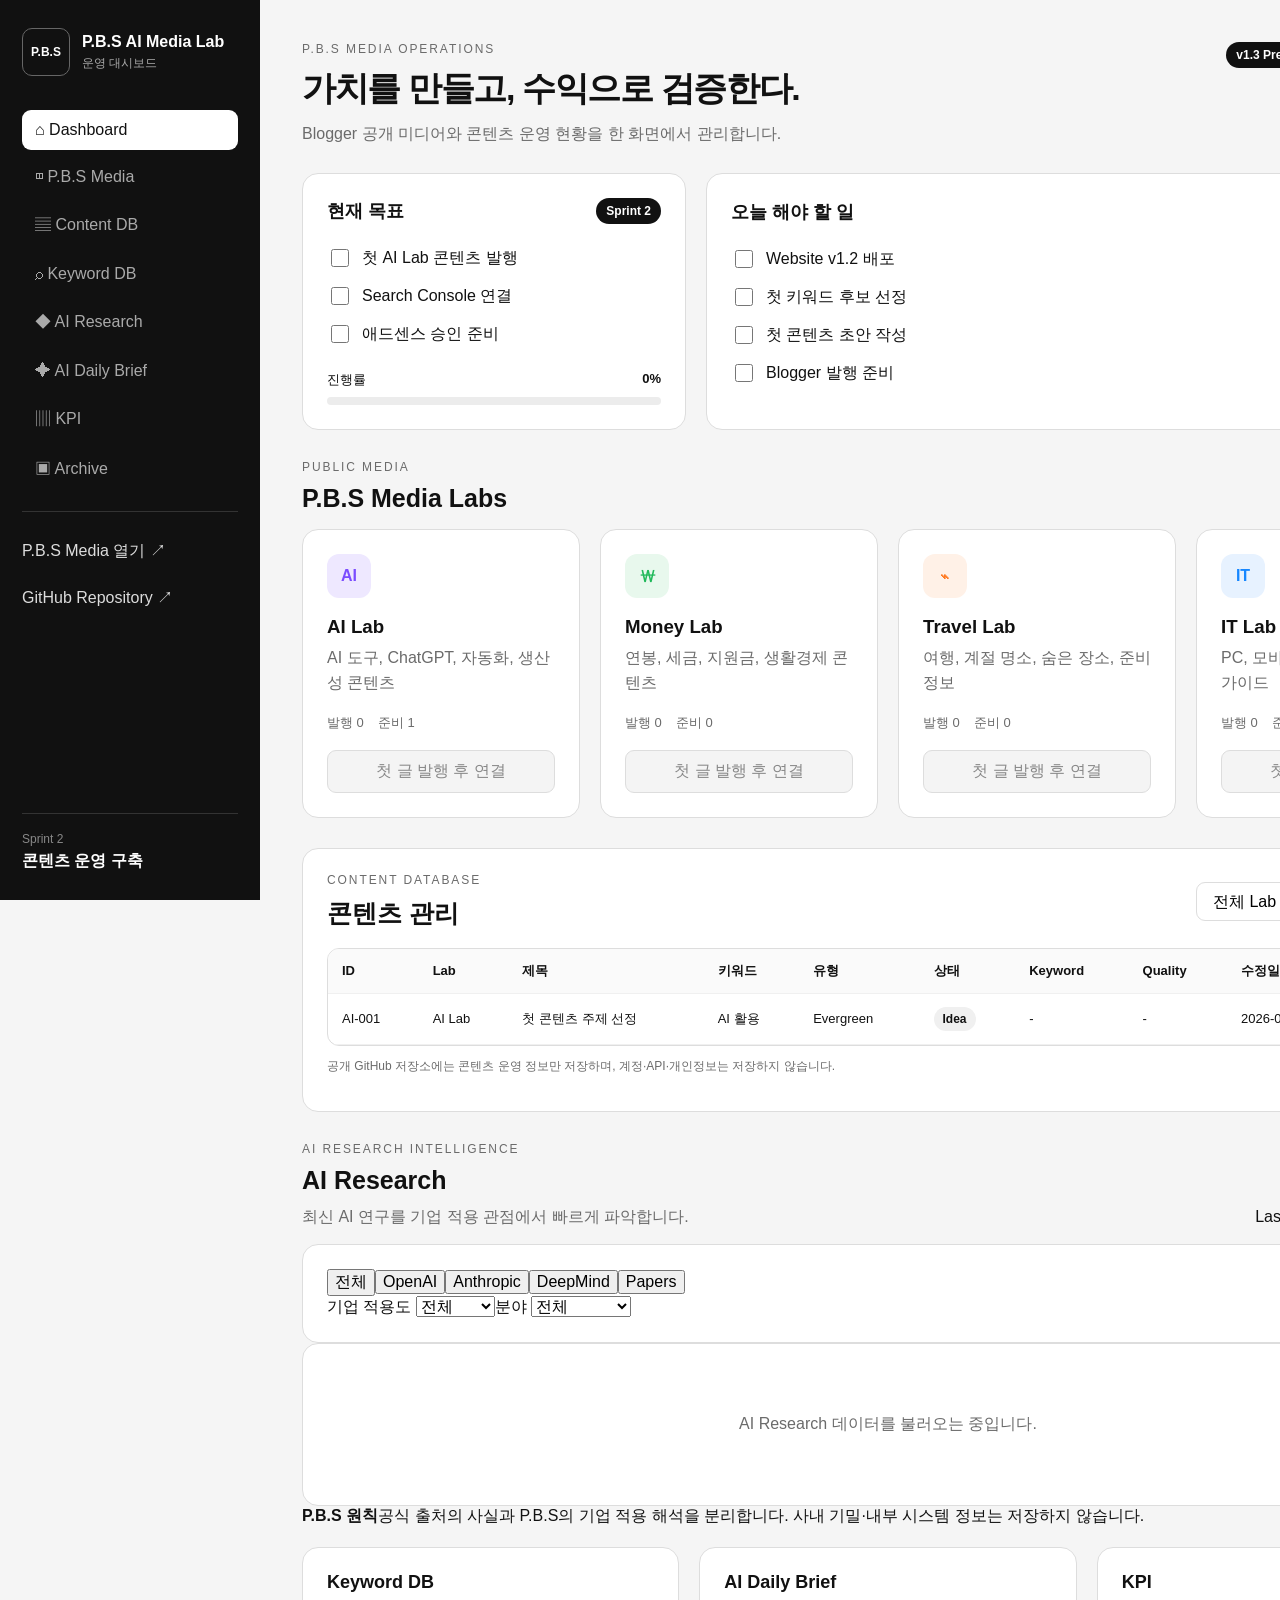
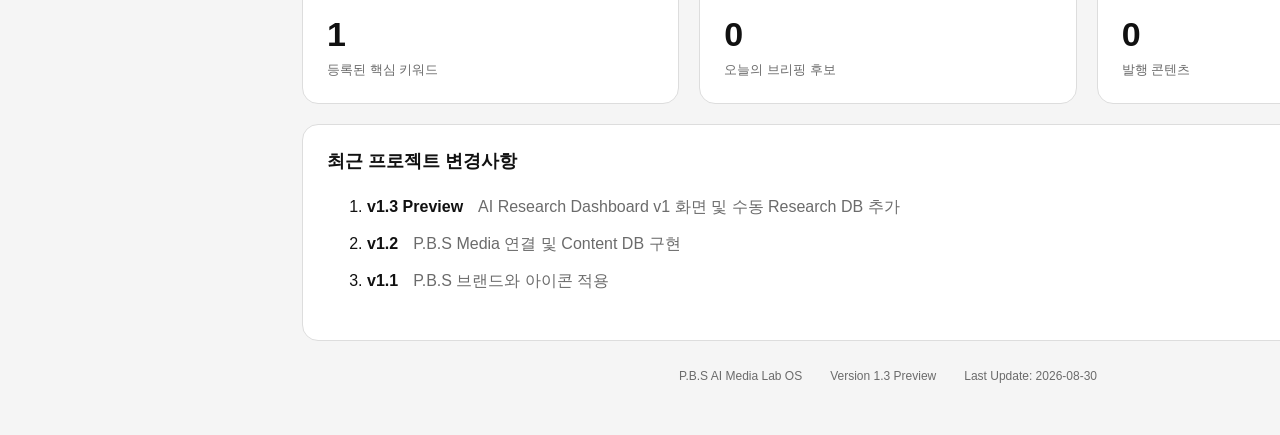
==== commit 77e0e216: "Update index.html Update dashboard for AI Research v1" ====
--- a/index.html
+++ b/index.html
@@ -1 +1 @@
-<!doctype html><html lang="ko"><head><meta charset="utf-8"><meta name="viewport" content="width=device-width,initial-scale=1"><meta name="description" content="P.B.S AI Media Lab 운영 대시보드"><meta name="referrer" content="strict-origin-when-cross-origin"><meta http-equiv="Content-Security-Policy" content="default-src 'self'; style-src 'self'; script-src 'self'; img-src 'self' data:; connect-src 'self'; base-uri 'self'; form-action 'none'; frame-ancestors 'none'; upgrade-insecure-requests"><title>P.B.S AI Media Lab OS</title><link rel="stylesheet" href="assets/css/style.css"></head><body><div class="app-shell"><aside class="sidebar"><div class="brand"><div class="brand-mark">P.B.S</div><div><strong>P.B.S AI Media Lab</strong><span>운영 대시보드</span></div></div><nav class="nav"><a class="active" href="#dashboard">⌂ Dashboard</a><a href="#labs">◫ P.B.S Media</a><a href="#content-db">▤ Content DB</a><a href="#keyword">⌕ Keyword DB</a><a href="#brief">✦ AI Daily Brief</a><a href="#kpi">▥ KPI</a><a href="#archive">▣ Archive</a></nav><div class="sidebar-links"><a href="https://pbs-media-kr.blogspot.com/" target="_blank" rel="noopener noreferrer">P.B.S Media 열기 ↗</a><a href="https://github.com/aimedialab-kr/ai-media-lab" target="_blank" rel="noopener noreferrer">GitHub Repository ↗</a></div><div class="sidebar-footer"><span>Sprint 2</span><strong>콘텐츠 운영 구축</strong></div></aside><main class="main"><header class="topbar"><div><p class="eyebrow">P.B.S MEDIA OPERATIONS</p><h1>가치를 만들고, 수익으로 검증한다.</h1><p class="subcopy">Blogger 공개 미디어와 콘텐츠 운영 현황을 한 화면에서 관리합니다.</p></div><div class="header-meta"><span class="version-chip">v1.2</span><div id="today"></div></div></header><section id="dashboard" class="grid hero-grid"><article class="card"><div class="card-head"><h2>현재 목표</h2><span class="badge">Sprint 2</span></div><ul class="check-list"><li><input type="checkbox" id="goal-1"><label for="goal-1">첫 AI Lab 콘텐츠 발행</label></li><li><input type="checkbox" id="goal-2"><label for="goal-2">Search Console 연결</label></li><li><input type="checkbox" id="goal-3"><label for="goal-3">애드센스 승인 준비</label></li></ul><div class="progress-wrap"><div class="progress-label"><span>진행률</span><strong id="progressText">0%</strong></div><div class="progress"><span id="progressBar"></span></div></div></article><article class="card"><div class="card-head"><h2>오늘 해야 할 일</h2><button id="resetTasks">초기화</button></div><ul class="check-list"><li><input type="checkbox" id="task-1"><label for="task-1">Website v1.2 배포</label></li><li><input type="checkbox" id="task-2"><label for="task-2">첫 키워드 후보 선정</label></li><li><input type="checkbox" id="task-3"><label for="task-3">첫 콘텐츠 초안 작성</label></li><li><input type="checkbox" id="task-4"><label for="task-4">Blogger 발행 준비</label></li></ul></article></section><section id="labs" class="section-block"><div class="section-title"><div><p class="eyebrow">PUBLIC MEDIA</p><h2>P.B.S Media Labs</h2></div><a class="primary-link" href="https://pbs-media-kr.blogspot.com/" target="_blank" rel="noopener noreferrer">전체 블로그 열기 ↗</a></div><div class="grid lab-grid"><article class="card lab-card"><div class="lab-icon ai">AI</div><h3>AI Lab</h3><p>AI 도구, ChatGPT, 자동화, 생산성 콘텐츠</p><div class="lab-meta"><span>발행 0</span><span>준비 1</span></div><button disabled>첫 글 발행 후 연결</button></article><article class="card lab-card"><div class="lab-icon money">₩</div><h3>Money Lab</h3><p>연봉, 세금, 지원금, 생활경제 콘텐츠</p><div class="lab-meta"><span>발행 0</span><span>준비 0</span></div><button disabled>첫 글 발행 후 연결</button></article><article class="card lab-card"><div class="lab-icon travel">⌁</div><h3>Travel Lab</h3><p>여행, 계절 명소, 숨은 장소, 준비 정보</p><div class="lab-meta"><span>발행 0</span><span>준비 0</span></div><button disabled>첫 글 발행 후 연결</button></article><article class="card lab-card"><div class="lab-icon it">IT</div><h3>IT Lab</h3><p>PC, 모바일, 소프트웨어, 실전 IT 가이드</p><div class="lab-meta"><span>발행 0</span><span>준비 0</span></div><button disabled>첫 글 발행 후 연결</button></article></div></section><section id="content-db" class="card content-section"><div class="section-title compact"><div><p class="eyebrow">CONTENT DATABASE</p><h2>콘텐츠 관리</h2></div><div class="filters"><select id="labFilter"><option value="all">전체 Lab</option><option>AI Lab</option><option>Money Lab</option><option>Travel Lab</option><option>IT Lab</option></select><select id="statusFilter"><option value="all">전체 상태</option><option>Idea</option><option>Research</option><option>Ready</option><option>Writing</option><option>Review</option><option>Published</option><option>Update</option></select></div></div><div class="table-wrap"><table><thead><tr><th>ID</th><th>Lab</th><th>제목</th><th>키워드</th><th>유형</th><th>상태</th><th>Keyword</th><th>Quality</th><th>수정일</th><th>링크</th></tr></thead><tbody id="contentRows"><tr><td colspan="10" class="loading">콘텐츠 데이터를 불러오는 중입니다.</td></tr></tbody></table></div><p class="table-note">공개 GitHub 저장소에는 콘텐츠 운영 정보만 저장하며, 계정·API·개인정보는 저장하지 않습니다.</p></section><section class="grid summary-grid"><article id="keyword" class="card summary-card"><h2>Keyword DB</h2><strong id="keywordCount">1</strong><span>등록된 핵심 키워드</span></article><article id="brief" class="card summary-card"><h2>AI Daily Brief</h2><strong>0</strong><span>오늘의 브리핑 후보</span></article><article id="kpi" class="card summary-card"><h2>KPI</h2><strong id="publishedCount">0</strong><span>발행 콘텐츠</span></article></section><section id="archive" class="card updates"><div class="card-head"><h2>최근 프로젝트 변경사항</h2><span>Changelog</span></div><ol><li><strong>v1.2</strong><span>P.B.S Media 연결 및 Content DB 구현</span></li><li><strong>v1.1</strong><span>P.B.S 브랜드와 아이콘 적용</span></li></ol></section><footer><span>P.B.S AI Media Lab OS</span><span>Version 1.2</span><span>Last Update: 2026-07-13</span></footer></main></div><script src="assets/js/main.js"></script></body></html>+<!doctype html><html lang="ko"><head><meta charset="utf-8"><meta name="viewport" content="width=device-width,initial-scale=1"><meta name="description" content="P.B.S AI Media Lab 운영 대시보드"><meta name="referrer" content="strict-origin-when-cross-origin"><meta http-equiv="Content-Security-Policy" content="default-src 'self'; style-src 'self'; script-src 'self'; img-src 'self' data:; connect-src 'self'; base-uri 'self'; form-action 'none'; frame-ancestors 'none'; upgrade-insecure-requests"><title>P.B.S AI Media Lab OS</title><link rel="stylesheet" href="assets/css/style.css"></head><body><div class="app-shell"><aside class="sidebar"><div class="brand"><div class="brand-mark">P.B.S</div><div><strong>P.B.S AI Media Lab</strong><span>운영 대시보드</span></div></div><nav class="nav"><a class="active" href="#dashboard">⌂ Dashboard</a><a href="#labs">◫ P.B.S Media</a><a href="#content-db">▤ Content DB</a><a href="#keyword">⌕ Keyword DB</a><a href="#ai-research">◆ AI Research</a><a href="#brief">✦ AI Daily Brief</a><a href="#kpi">▥ KPI</a><a href="#archive">▣ Archive</a></nav><div class="sidebar-links"><a href="https://pbs-media-kr.blogspot.com/" target="_blank" rel="noopener noreferrer">P.B.S Media 열기 ↗</a><a href="https://github.com/aimedialab-kr/ai-media-lab" target="_blank" rel="noopener noreferrer">GitHub Repository ↗</a></div><div class="sidebar-footer"><span>Sprint 2</span><strong>콘텐츠 운영 구축</strong></div></aside><main class="main"><header class="topbar"><div><p class="eyebrow">P.B.S MEDIA OPERATIONS</p><h1>가치를 만들고, 수익으로 검증한다.</h1><p class="subcopy">Blogger 공개 미디어와 콘텐츠 운영 현황을 한 화면에서 관리합니다.</p></div><div class="header-meta"><span class="version-chip">v1.3 Preview</span><div id="today"></div></div></header><section id="dashboard" class="grid hero-grid"><article class="card"><div class="card-head"><h2>현재 목표</h2><span class="badge">Sprint 2</span></div><ul class="check-list"><li><input type="checkbox" id="goal-1"><label for="goal-1">첫 AI Lab 콘텐츠 발행</label></li><li><input type="checkbox" id="goal-2"><label for="goal-2">Search Console 연결</label></li><li><input type="checkbox" id="goal-3"><label for="goal-3">애드센스 승인 준비</label></li></ul><div class="progress-wrap"><div class="progress-label"><span>진행률</span><strong id="progressText">0%</strong></div><div class="progress"><span id="progressBar"></span></div></div></article><article class="card"><div class="card-head"><h2>오늘 해야 할 일</h2><button id="resetTasks">초기화</button></div><ul class="check-list"><li><input type="checkbox" id="task-1"><label for="task-1">Website v1.2 배포</label></li><li><input type="checkbox" id="task-2"><label for="task-2">첫 키워드 후보 선정</label></li><li><input type="checkbox" id="task-3"><label for="task-3">첫 콘텐츠 초안 작성</label></li><li><input type="checkbox" id="task-4"><label for="task-4">Blogger 발행 준비</label></li></ul></article></section><section id="labs" class="section-block"><div class="section-title"><div><p class="eyebrow">PUBLIC MEDIA</p><h2>P.B.S Media Labs</h2></div><a class="primary-link" href="https://pbs-media-kr.blogspot.com/" target="_blank" rel="noopener noreferrer">전체 블로그 열기 ↗</a></div><div class="grid lab-grid"><article class="card lab-card"><div class="lab-icon ai">AI</div><h3>AI Lab</h3><p>AI 도구, ChatGPT, 자동화, 생산성 콘텐츠</p><div class="lab-meta"><span>발행 0</span><span>준비 1</span></div><button disabled>첫 글 발행 후 연결</button></article><article class="card lab-card"><div class="lab-icon money">₩</div><h3>Money Lab</h3><p>연봉, 세금, 지원금, 생활경제 콘텐츠</p><div class="lab-meta"><span>발행 0</span><span>준비 0</span></div><button disabled>첫 글 발행 후 연결</button></article><article class="card lab-card"><div class="lab-icon travel">⌁</div><h3>Travel Lab</h3><p>여행, 계절 명소, 숨은 장소, 준비 정보</p><div class="lab-meta"><span>발행 0</span><span>준비 0</span></div><button disabled>첫 글 발행 후 연결</button></article><article class="card lab-card"><div class="lab-icon it">IT</div><h3>IT Lab</h3><p>PC, 모바일, 소프트웨어, 실전 IT 가이드</p><div class="lab-meta"><span>발행 0</span><span>준비 0</span></div><button disabled>첫 글 발행 후 연결</button></article></div></section><section id="content-db" class="card content-section"><div class="section-title compact"><div><p class="eyebrow">CONTENT DATABASE</p><h2>콘텐츠 관리</h2></div><div class="filters"><select id="labFilter"><option value="all">전체 Lab</option><option>AI Lab</option><option>Money Lab</option><option>Travel Lab</option><option>IT Lab</option></select><select id="statusFilter"><option value="all">전체 상태</option><option>Idea</option><option>Research</option><option>Ready</option><option>Writing</option><option>Review</option><option>Published</option><option>Update</option></select></div></div><div class="table-wrap"><table><thead><tr><th>ID</th><th>Lab</th><th>제목</th><th>키워드</th><th>유형</th><th>상태</th><th>Keyword</th><th>Quality</th><th>수정일</th><th>링크</th></tr></thead><tbody id="contentRows"><tr><td colspan="10" class="loading">콘텐츠 데이터를 불러오는 중입니다.</td></tr></tbody></table></div><p class="table-note">공개 GitHub 저장소에는 콘텐츠 운영 정보만 저장하며, 계정·API·개인정보는 저장하지 않습니다.</p></section><section id="ai-research" class="section-block research-section"><div class="section-title research-title"><div><p class="eyebrow">AI RESEARCH INTELLIGENCE</p><h2>AI Research</h2><p class="subcopy">최신 AI 연구를 기업 적용 관점에서 빠르게 파악합니다.</p></div><div class="research-stats"><span>Last Update <strong id="researchUpdatedAt">-</strong></span><span>오늘 <strong id="researchTodayCount">0</strong>건</span><span>중요 <strong id="researchHighCount">0</strong>건</span></div></div><div class="card research-controls"><div class="source-chips"><button class="chip active" data-source="all">전체</button><button class="chip" data-source="OpenAI">OpenAI</button><button class="chip" data-source="Anthropic">Anthropic</button><button class="chip" data-source="Google DeepMind">DeepMind</button><button class="chip" data-source="Paper">Papers</button></div><div class="research-filters"><label>기업 적용도 <select id="applicabilityFilter"><option value="all">전체</option><option value="High">High</option><option value="Medium">Medium</option><option value="Low">Low</option></select></label><label>분야 <select id="topicFilter"><option value="all">전체</option><option value="Agent">Agent</option><option value="Enterprise">Enterprise</option><option value="Reasoning">Reasoning</option><option value="Security">Security</option><option value="Multimodal">Multimodal</option><option value="Alignment">Alignment</option><option value="AI Coding">AI Coding</option></select></label></div></div><div id="researchCards" class="research-list"><article class="card"><p class="loading">AI Research 데이터를 불러오는 중입니다.</p></article></div><div class="research-note"><strong>P.B.S 원칙</strong><span>공식 출처의 사실과 P.B.S의 기업 적용 해석을 분리합니다. 사내 기밀·내부 시스템 정보는 저장하지 않습니다.</span></div></section><section class="grid summary-grid"><article id="keyword" class="card summary-card"><h2>Keyword DB</h2><strong id="keywordCount">1</strong><span>등록된 핵심 키워드</span></article><article id="brief" class="card summary-card"><h2>AI Daily Brief</h2><strong id="briefCount">0</strong><span>오늘의 브리핑 후보</span></article><article id="kpi" class="card summary-card"><h2>KPI</h2><strong id="publishedCount">0</strong><span>발행 콘텐츠</span></article></section><section id="archive" class="card updates"><div class="card-head"><h2>최근 프로젝트 변경사항</h2><span>Changelog</span></div><ol><li><strong>v1.3 Preview</strong><span>AI Research Dashboard v1 화면 및 수동 Research DB 추가</span></li><li><strong>v1.2</strong><span>P.B.S Media 연결 및 Content DB 구현</span></li><li><strong>v1.1</strong><span>P.B.S 브랜드와 아이콘 적용</span></li></ol></section><footer><span>P.B.S AI Media Lab OS</span><span>Version 1.3 Preview</span><span>Last Update: 2026-08-30</span></footer></main></div><script src="assets/js/main.js"></script></body></html>
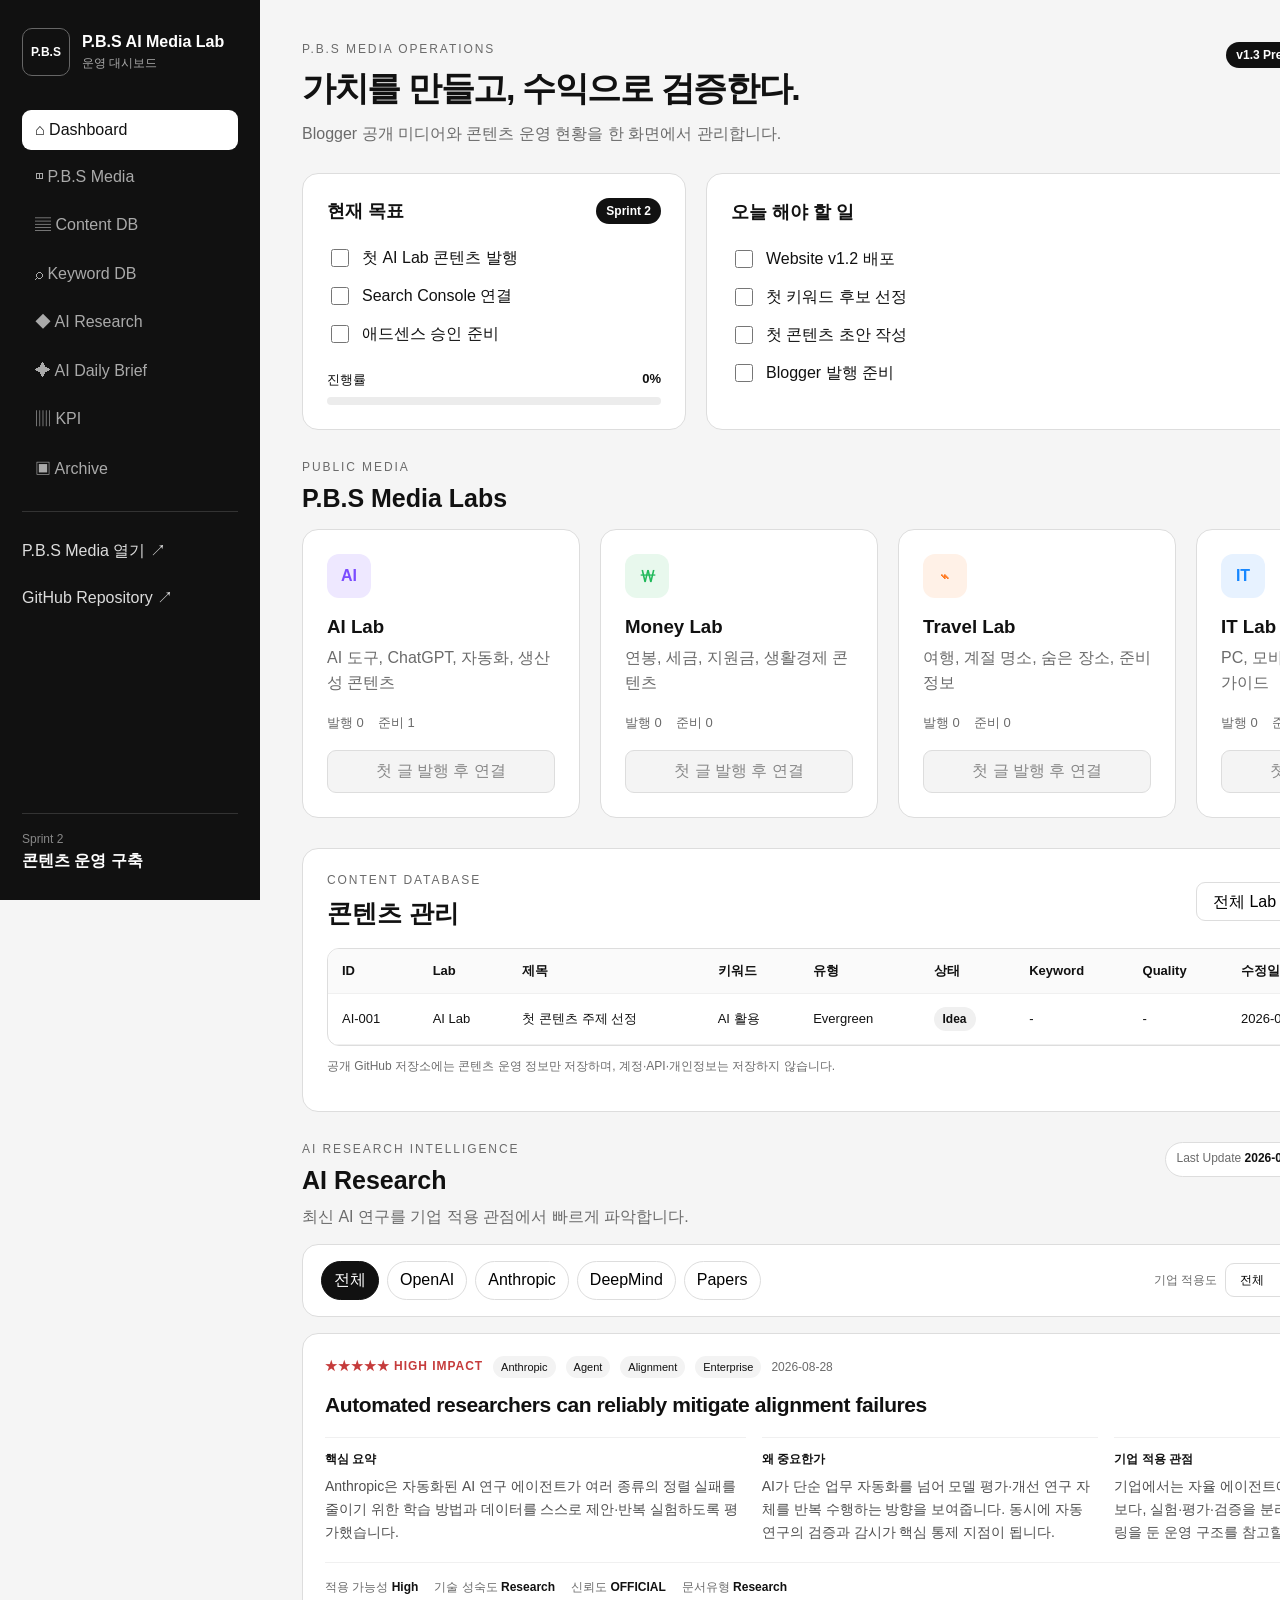
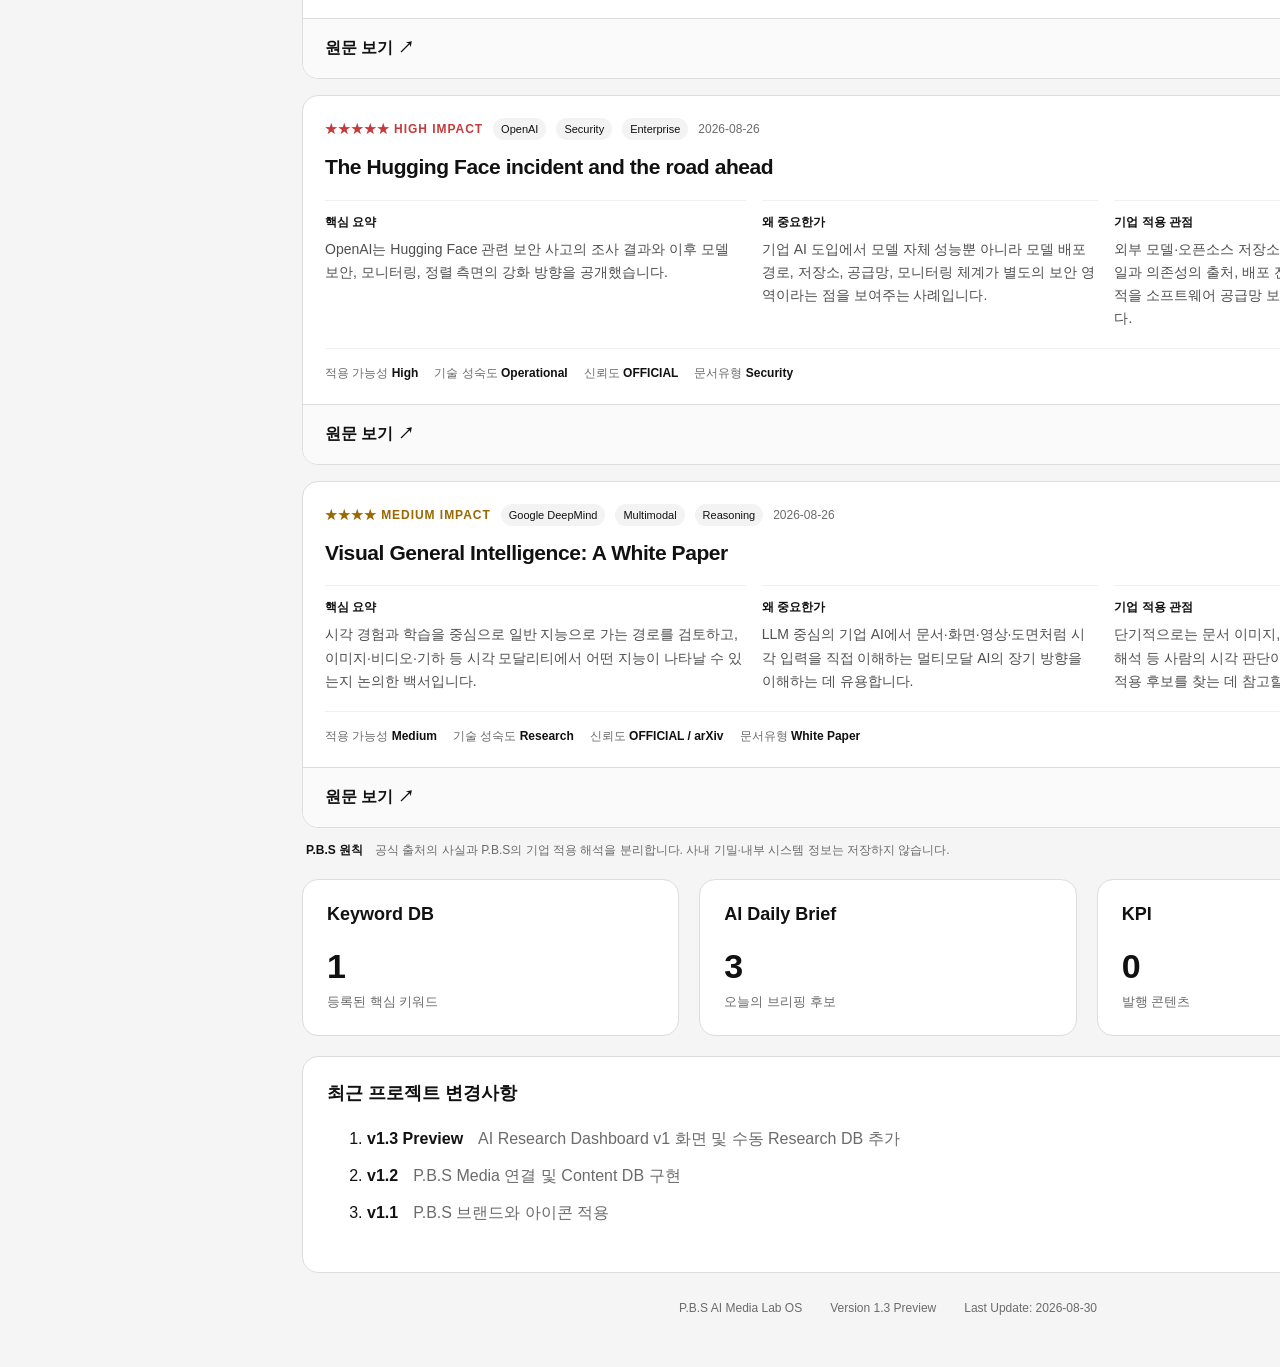
==== commit be815733: "Update index.html 캘린더추가" ====
--- a/index.html
+++ b/index.html
@@ -1 +1 @@
-<!doctype html><html lang="ko"><head><meta charset="utf-8"><meta name="viewport" content="width=device-width,initial-scale=1"><meta name="description" content="P.B.S AI Media Lab 운영 대시보드"><meta name="referrer" content="strict-origin-when-cross-origin"><meta http-equiv="Content-Security-Policy" content="default-src 'self'; style-src 'self'; script-src 'self'; img-src 'self' data:; connect-src 'self'; base-uri 'self'; form-action 'none'; frame-ancestors 'none'; upgrade-insecure-requests"><title>P.B.S AI Media Lab OS</title><link rel="stylesheet" href="assets/css/style.css"></head><body><div class="app-shell"><aside class="sidebar"><div class="brand"><div class="brand-mark">P.B.S</div><div><strong>P.B.S AI Media Lab</strong><span>운영 대시보드</span></div></div><nav class="nav"><a class="active" href="#dashboard">⌂ Dashboard</a><a href="#labs">◫ P.B.S Media</a><a href="#content-db">▤ Content DB</a><a href="#keyword">⌕ Keyword DB</a><a href="#ai-research">◆ AI Research</a><a href="#brief">✦ AI Daily Brief</a><a href="#kpi">▥ KPI</a><a href="#archive">▣ Archive</a></nav><div class="sidebar-links"><a href="https://pbs-media-kr.blogspot.com/" target="_blank" rel="noopener noreferrer">P.B.S Media 열기 ↗</a><a href="https://github.com/aimedialab-kr/ai-media-lab" target="_blank" rel="noopener noreferrer">GitHub Repository ↗</a></div><div class="sidebar-footer"><span>Sprint 2</span><strong>콘텐츠 운영 구축</strong></div></aside><main class="main"><header class="topbar"><div><p class="eyebrow">P.B.S MEDIA OPERATIONS</p><h1>가치를 만들고, 수익으로 검증한다.</h1><p class="subcopy">Blogger 공개 미디어와 콘텐츠 운영 현황을 한 화면에서 관리합니다.</p></div><div class="header-meta"><span class="version-chip">v1.3 Preview</span><div id="today"></div></div></header><section id="dashboard" class="grid hero-grid"><article class="card"><div class="card-head"><h2>현재 목표</h2><span class="badge">Sprint 2</span></div><ul class="check-list"><li><input type="checkbox" id="goal-1"><label for="goal-1">첫 AI Lab 콘텐츠 발행</label></li><li><input type="checkbox" id="goal-2"><label for="goal-2">Search Console 연결</label></li><li><input type="checkbox" id="goal-3"><label for="goal-3">애드센스 승인 준비</label></li></ul><div class="progress-wrap"><div class="progress-label"><span>진행률</span><strong id="progressText">0%</strong></div><div class="progress"><span id="progressBar"></span></div></div></article><article class="card"><div class="card-head"><h2>오늘 해야 할 일</h2><button id="resetTasks">초기화</button></div><ul class="check-list"><li><input type="checkbox" id="task-1"><label for="task-1">Website v1.2 배포</label></li><li><input type="checkbox" id="task-2"><label for="task-2">첫 키워드 후보 선정</label></li><li><input type="checkbox" id="task-3"><label for="task-3">첫 콘텐츠 초안 작성</label></li><li><input type="checkbox" id="task-4"><label for="task-4">Blogger 발행 준비</label></li></ul></article></section><section id="labs" class="section-block"><div class="section-title"><div><p class="eyebrow">PUBLIC MEDIA</p><h2>P.B.S Media Labs</h2></div><a class="primary-link" href="https://pbs-media-kr.blogspot.com/" target="_blank" rel="noopener noreferrer">전체 블로그 열기 ↗</a></div><div class="grid lab-grid"><article class="card lab-card"><div class="lab-icon ai">AI</div><h3>AI Lab</h3><p>AI 도구, ChatGPT, 자동화, 생산성 콘텐츠</p><div class="lab-meta"><span>발행 0</span><span>준비 1</span></div><button disabled>첫 글 발행 후 연결</button></article><article class="card lab-card"><div class="lab-icon money">₩</div><h3>Money Lab</h3><p>연봉, 세금, 지원금, 생활경제 콘텐츠</p><div class="lab-meta"><span>발행 0</span><span>준비 0</span></div><button disabled>첫 글 발행 후 연결</button></article><article class="card lab-card"><div class="lab-icon travel">⌁</div><h3>Travel Lab</h3><p>여행, 계절 명소, 숨은 장소, 준비 정보</p><div class="lab-meta"><span>발행 0</span><span>준비 0</span></div><button disabled>첫 글 발행 후 연결</button></article><article class="card lab-card"><div class="lab-icon it">IT</div><h3>IT Lab</h3><p>PC, 모바일, 소프트웨어, 실전 IT 가이드</p><div class="lab-meta"><span>발행 0</span><span>준비 0</span></div><button disabled>첫 글 발행 후 연결</button></article></div></section><section id="content-db" class="card content-section"><div class="section-title compact"><div><p class="eyebrow">CONTENT DATABASE</p><h2>콘텐츠 관리</h2></div><div class="filters"><select id="labFilter"><option value="all">전체 Lab</option><option>AI Lab</option><option>Money Lab</option><option>Travel Lab</option><option>IT Lab</option></select><select id="statusFilter"><option value="all">전체 상태</option><option>Idea</option><option>Research</option><option>Ready</option><option>Writing</option><option>Review</option><option>Published</option><option>Update</option></select></div></div><div class="table-wrap"><table><thead><tr><th>ID</th><th>Lab</th><th>제목</th><th>키워드</th><th>유형</th><th>상태</th><th>Keyword</th><th>Quality</th><th>수정일</th><th>링크</th></tr></thead><tbody id="contentRows"><tr><td colspan="10" class="loading">콘텐츠 데이터를 불러오는 중입니다.</td></tr></tbody></table></div><p class="table-note">공개 GitHub 저장소에는 콘텐츠 운영 정보만 저장하며, 계정·API·개인정보는 저장하지 않습니다.</p></section><section id="ai-research" class="section-block research-section"><div class="section-title research-title"><div><p class="eyebrow">AI RESEARCH INTELLIGENCE</p><h2>AI Research</h2><p class="subcopy">최신 AI 연구를 기업 적용 관점에서 빠르게 파악합니다.</p></div><div class="research-stats"><span>Last Update <strong id="researchUpdatedAt">-</strong></span><span>오늘 <strong id="researchTodayCount">0</strong>건</span><span>중요 <strong id="researchHighCount">0</strong>건</span></div></div><div class="card research-controls"><div class="source-chips"><button class="chip active" data-source="all">전체</button><button class="chip" data-source="OpenAI">OpenAI</button><button class="chip" data-source="Anthropic">Anthropic</button><button class="chip" data-source="Google DeepMind">DeepMind</button><button class="chip" data-source="Paper">Papers</button></div><div class="research-filters"><label>기업 적용도 <select id="applicabilityFilter"><option value="all">전체</option><option value="High">High</option><option value="Medium">Medium</option><option value="Low">Low</option></select></label><label>분야 <select id="topicFilter"><option value="all">전체</option><option value="Agent">Agent</option><option value="Enterprise">Enterprise</option><option value="Reasoning">Reasoning</option><option value="Security">Security</option><option value="Multimodal">Multimodal</option><option value="Alignment">Alignment</option><option value="AI Coding">AI Coding</option></select></label></div></div><div id="researchCards" class="research-list"><article class="card"><p class="loading">AI Research 데이터를 불러오는 중입니다.</p></article></div><div class="research-note"><strong>P.B.S 원칙</strong><span>공식 출처의 사실과 P.B.S의 기업 적용 해석을 분리합니다. 사내 기밀·내부 시스템 정보는 저장하지 않습니다.</span></div></section><section class="grid summary-grid"><article id="keyword" class="card summary-card"><h2>Keyword DB</h2><strong id="keywordCount">1</strong><span>등록된 핵심 키워드</span></article><article id="brief" class="card summary-card"><h2>AI Daily Brief</h2><strong id="briefCount">0</strong><span>오늘의 브리핑 후보</span></article><article id="kpi" class="card summary-card"><h2>KPI</h2><strong id="publishedCount">0</strong><span>발행 콘텐츠</span></article></section><section id="archive" class="card updates"><div class="card-head"><h2>최근 프로젝트 변경사항</h2><span>Changelog</span></div><ol><li><strong>v1.3 Preview</strong><span>AI Research Dashboard v1 화면 및 수동 Research DB 추가</span></li><li><strong>v1.2</strong><span>P.B.S Media 연결 및 Content DB 구현</span></li><li><strong>v1.1</strong><span>P.B.S 브랜드와 아이콘 적용</span></li></ol></section><footer><span>P.B.S AI Media Lab OS</span><span>Version 1.3 Preview</span><span>Last Update: 2026-08-30</span></footer></main></div><script src="assets/js/main.js"></script></body></html>
+<!doctype html><html lang="ko"><head><meta charset="utf-8"><meta name="viewport" content="width=device-width,initial-scale=1"><meta name="description" content="P.B.S AI Media Lab 운영 대시보드"><meta name="referrer" content="strict-origin-when-cross-origin"><meta http-equiv="Content-Security-Policy" content="default-src 'self'; style-src 'self'; script-src 'self'; img-src 'self' data:; connect-src 'self'; base-uri 'self'; form-action 'none'; frame-ancestors 'none'; upgrade-insecure-requests"><title>P.B.S AI Media Lab OS</title><link rel="stylesheet" href="assets/css/style.css"></head><body><div class="app-shell"><aside class="sidebar"><div class="brand"><div class="brand-mark">P.B.S</div><div><strong>P.B.S AI Media Lab</strong><span>운영 대시보드</span></div></div><nav class="nav"><a class="active" href="#dashboard">⌂ Dashboard</a><a href="#labs">◫ P.B.S Media</a><a href="#content-db">▤ Content DB</a><a href="#keyword">⌕ Keyword DB</a><a href="#ai-research">◆ AI Research</a><a href="#brief">✦ AI Daily Brief</a><a href="#kpi">▥ KPI</a><a href="#archive">▣ Archive</a></nav><div class="sidebar-links"><a href="https://pbs-media-kr.blogspot.com/" target="_blank" rel="noopener noreferrer">P.B.S Media 열기 ↗</a><a href="https://github.com/aimedialab-kr/ai-media-lab" target="_blank" rel="noopener noreferrer">GitHub Repository ↗</a></div><div class="sidebar-footer"><span>Sprint 2</span><strong>콘텐츠 운영 구축</strong></div></aside><main class="main"><header class="topbar"><div><p class="eyebrow">P.B.S MEDIA OPERATIONS</p><h1>가치를 만들고, 수익으로 검증한다.</h1><p class="subcopy">Blogger 공개 미디어와 콘텐츠 운영 현황을 한 화면에서 관리합니다.</p></div><div class="header-meta"><span class="version-chip">v1.3 Preview</span><div id="today"></div></div></header><section id="dashboard" class="grid hero-grid"><article class="card"><div class="card-head"><h2>현재 목표</h2><span class="badge">Sprint 2</span></div><ul class="check-list"><li><input type="checkbox" id="goal-1"><label for="goal-1">첫 AI Lab 콘텐츠 발행</label></li><li><input type="checkbox" id="goal-2"><label for="goal-2">Search Console 연결</label></li><li><input type="checkbox" id="goal-3"><label for="goal-3">애드센스 승인 준비</label></li></ul><div class="progress-wrap"><div class="progress-label"><span>진행률</span><strong id="progressText">0%</strong></div><div class="progress"><span id="progressBar"></span></div></div></article><article class="card"><div class="card-head"><h2>오늘 해야 할 일</h2><button id="resetTasks">초기화</button></div><ul class="check-list"><li><input type="checkbox" id="task-1"><label for="task-1">Website v1.2 배포</label></li><li><input type="checkbox" id="task-2"><label for="task-2">첫 키워드 후보 선정</label></li><li><input type="checkbox" id="task-3"><label for="task-3">첫 콘텐츠 초안 작성</label></li><li><input type="checkbox" id="task-4"><label for="task-4">Blogger 발행 준비</label></li></ul></article></section><section id="labs" class="section-block"><div class="section-title"><div><p class="eyebrow">PUBLIC MEDIA</p><h2>P.B.S Media Labs</h2></div><a class="primary-link" href="https://pbs-media-kr.blogspot.com/" target="_blank" rel="noopener noreferrer">전체 블로그 열기 ↗</a></div><div class="grid lab-grid"><article class="card lab-card"><div class="lab-icon ai">AI</div><h3>AI Lab</h3><p>AI 도구, ChatGPT, 자동화, 생산성 콘텐츠</p><div class="lab-meta"><span>발행 0</span><span>준비 1</span></div><button disabled>첫 글 발행 후 연결</button></article><article class="card lab-card"><div class="lab-icon money">₩</div><h3>Money Lab</h3><p>연봉, 세금, 지원금, 생활경제 콘텐츠</p><div class="lab-meta"><span>발행 0</span><span>준비 0</span></div><button disabled>첫 글 발행 후 연결</button></article><article class="card lab-card"><div class="lab-icon travel">⌁</div><h3>Travel Lab</h3><p>여행, 계절 명소, 숨은 장소, 준비 정보</p><div class="lab-meta"><span>발행 0</span><span>준비 0</span></div><button disabled>첫 글 발행 후 연결</button></article><article class="card lab-card"><div class="lab-icon it">IT</div><h3>IT Lab</h3><p>PC, 모바일, 소프트웨어, 실전 IT 가이드</p><div class="lab-meta"><span>발행 0</span><span>준비 0</span></div><button disabled>첫 글 발행 후 연결</button></article></div></section><section id="content-db" class="card content-section"><div class="section-title compact"><div><p class="eyebrow">CONTENT DATABASE</p><h2>콘텐츠 관리</h2></div><div class="filters"><select id="labFilter"><option value="all">전체 Lab</option><option>AI Lab</option><option>Money Lab</option><option>Travel Lab</option><option>IT Lab</option></select><select id="statusFilter"><option value="all">전체 상태</option><option>Idea</option><option>Research</option><option>Ready</option><option>Writing</option><option>Review</option><option>Published</option><option>Update</option></select></div></div><div class="table-wrap"><table><thead><tr><th>ID</th><th>Lab</th><th>제목</th><th>키워드</th><th>유형</th><th>상태</th><th>Keyword</th><th>Quality</th><th>수정일</th><th>링크</th></tr></thead><tbody id="contentRows"><tr><td colspan="10" class="loading">콘텐츠 데이터를 불러오는 중입니다.</td></tr></tbody></table></div><p class="table-note">공개 GitHub 저장소에는 콘텐츠 운영 정보만 저장하며, 계정·API·개인정보는 저장하지 않습니다.</p></section><section id="ai-research" class="section-block research-section"><div class="section-title research-title"><div><p class="eyebrow">AI RESEARCH INTELLIGENCE</p><h2>AI Research</h2><p class="subcopy">최신 AI 연구를 기업 적용 관점에서 빠르게 파악합니다.</p></div><div class="research-stats"><span>Last Update <strong id="researchUpdatedAt">-</strong></span><span>오늘 <strong id="researchTodayCount">0</strong>건</span><span>중요 <strong id="researchHighCount">0</strong>건</span></div></div><div class="card research-controls"><div class="source-chips"><button class="chip active" data-source="all">전체</button><button class="chip" data-source="OpenAI">OpenAI</button><button class="chip" data-source="Anthropic">Anthropic</button><button class="chip" data-source="Google DeepMind">DeepMind</button><button class="chip" data-source="Paper">Papers</button></div><div class="research-filters"><label>기업 적용도 <select id="applicabilityFilter"><option value="all">전체</option><option value="High">High</option><option value="Medium">Medium</option><option value="Low">Low</option></select></label><label>분야 <select id="topicFilter"><option value="all">전체</option><option value="Agent">Agent</option><option value="Enterprise">Enterprise</option><option value="Reasoning">Reasoning</option><option value="Security">Security</option><option value="Multimodal">Multimodal</option><option value="Alignment">Alignment</option><option value="AI Coding">AI Coding</option></select></label></div></div><div id="researchCards" class="research-list"><article class="card"><p class="loading">AI Research 데이터를 불러오는 중입니다.</p></article></div><div class="research-note"><strong>P.B.S 원칙</strong><span>공식 출처의 사실과 P.B.S의 기업 적용 해석을 분리합니다. 사내 기밀·내부 시스템 정보는 저장하지 않습니다.</span></div></section><section class="grid summary-grid"><article id="keyword" class="card summary-card"><h2>Keyword DB</h2><strong id="keywordCount">1</strong><span>등록된 핵심 키워드</span></article><article id="brief" class="card summary-card"><h2>AI Daily Brief</h2><strong id="briefCount">0</strong><span>오늘의 브리핑 후보</span></article><article id="kpi" class="card summary-card"><h2>KPI</h2><strong id="publishedCount">0</strong><span>발행 콘텐츠</span></article></section><section id="archive" class="card updates"><div class="card-head"><h2>최근 프로젝트 변경사항</h2><span>Changelog</span></div><ol><li><strong>v1.3 Preview</strong><span>AI Research Dashboard v1 화면 및 수동 Research DB 추가</span></li><li><strong>v1.2</strong><span>P.B.S Media 연결 및 Content DB 구현</span></li><li><strong>v1.1</strong><span>P.B.S 브랜드와 아이콘 적용</span></li></ol></section><footer><span>P.B.S AI Media Lab OS</span><span>Version 1.3 Preview</span><span>Last Update: 2026-08-30</span></footer></main></div><script src="assets/js/main.js"></script><script src="assets/js/research-month-filter.js"></script></body></html>
--- a/assets/css/style.css
+++ b/assets/css/style.css
@@ -1 +1 @@
-*{box-sizing:border-box}:root{--bg:#f5f5f5;--surface:#fff;--text:#111;--muted:#6b6b6b;--line:#ddd;--soft:#f0f0f0;--dark:#111;--blue:#1687ff;--green:#20b95a;--orange:#ff7a22;--purple:#7b4dff}html{scroll-behavior:smooth}body{margin:0;font-family:Arial,"Malgun Gothic",sans-serif;color:var(--text);background:var(--bg)}button,input,select{font:inherit}.app-shell{min-height:100vh;display:grid;grid-template-columns:260px 1fr}.sidebar{position:sticky;top:0;height:100vh;background:var(--dark);color:#fff;padding:28px 22px;display:flex;flex-direction:column}.brand{display:flex;gap:12px;align-items:center;margin-bottom:34px}.brand-mark{width:48px;height:48px;border:1px solid #666;border-radius:10px;display:grid;place-items:center;font-size:12px;font-weight:700}.brand strong{display:block}.brand span{display:block;color:#aaa;font-size:12px;margin-top:4px}.nav{display:grid;gap:7px}.nav a,.sidebar-links a{color:#aaa;text-decoration:none;padding:11px 13px;border-radius:9px}.nav a:hover,.nav a.active{background:#fff;color:#111}.sidebar-links{margin-top:20px;padding-top:18px;border-top:1px solid #333;display:grid;gap:4px}.sidebar-links a{padding-left:0;color:#ddd}.sidebar-footer{margin-top:auto;border-top:1px solid #333;padding-top:18px}.sidebar-footer span{display:block;color:#888;font-size:12px}.sidebar-footer strong{display:block;margin-top:5px}.main{padding:42px;max-width:1540px;width:100%;margin:0 auto}.topbar{display:flex;justify-content:space-between;gap:20px;align-items:flex-start;margin-bottom:28px}.eyebrow{font-size:12px;letter-spacing:.16em;margin:0 0 10px;color:var(--muted)}h1{font-size:34px;margin:0;letter-spacing:-.04em}.subcopy{color:var(--muted);margin:12px 0 0}.header-meta{display:flex;gap:16px;align-items:center}.version-chip,.badge{background:#111;color:#fff;border-radius:999px;padding:6px 10px;font-size:12px;font-weight:700}.grid{display:grid;gap:20px}.hero-grid{grid-template-columns:1fr 2fr}.card{background:var(--surface);border:1px solid var(--line);border-radius:16px;padding:24px}.card-head{display:flex;align-items:center;justify-content:space-between;gap:15px}.card h2{font-size:18px;margin:0}.check-list{list-style:none;padding:0;margin:22px 0 0;display:grid;gap:14px}.check-list li{display:flex;gap:10px;align-items:center}.check-list input{width:18px;height:18px;accent-color:#111}.check-list input:checked+label{text-decoration:line-through;color:#888}.progress-wrap{margin-top:25px}.progress-label{display:flex;justify-content:space-between;font-size:13px;margin-bottom:8px}.progress{height:8px;background:#ececec;border-radius:999px;overflow:hidden}.progress span{display:block;height:100%;width:0;background:#111}.section-block{margin-top:30px}.section-title{display:flex;justify-content:space-between;align-items:end;gap:20px;margin-bottom:16px}.section-title.compact{align-items:center}.section-title h2{margin:0;font-size:25px}.primary-link{background:#111;color:#fff;text-decoration:none;padding:11px 14px;border-radius:10px;font-size:14px}.lab-grid{grid-template-columns:repeat(4,1fr)}.lab-card h3{margin:18px 0 8px}.lab-card p{margin:0;color:var(--muted);line-height:1.55;min-height:48px}.lab-icon{width:44px;height:44px;border-radius:12px;display:grid;place-items:center;font-weight:700}.lab-icon.ai{background:#eee8ff;color:var(--purple)}.lab-icon.money{background:#e8f8ed;color:var(--green)}.lab-icon.travel{background:#fff1e7;color:var(--orange)}.lab-icon.it{background:#e7f2ff;color:var(--blue)}.lab-meta{display:flex;gap:14px;margin:18px 0;color:var(--muted);font-size:13px}.lab-card button{width:100%;border:1px solid var(--line);background:#f4f4f4;color:#888;border-radius:9px;padding:10px}.content-section{margin-top:30px}.filters{display:flex;gap:10px}.filters select{border:1px solid var(--line);background:#fff;border-radius:9px;padding:9px 12px}.table-wrap{overflow:auto;margin-top:18px;border:1px solid var(--line);border-radius:12px}table{width:100%;border-collapse:collapse;min-width:1120px}th,td{text-align:left;padding:13px 14px;border-bottom:1px solid var(--soft);font-size:13px}th{background:#fafafa}.loading{text-align:center;color:var(--muted);padding:30px}.status{display:inline-flex;border-radius:999px;padding:5px 9px;font-size:12px;font-weight:700}.status.idea{background:#f0f0f0}.status.research{background:#e8f2ff;color:#1767b6}.status.ready{background:#eee8ff;color:#6341c7}.status.writing{background:#fff1e7;color:#c05c16}.status.review{background:#fff8da;color:#8b6d00}.status.published{background:#e8f8ed;color:#16753a}.status.update{background:#ffe8ed;color:#b72f50}.table-note{color:var(--muted);font-size:12px}.summary-grid{grid-template-columns:repeat(3,1fr);margin-top:20px}.summary-card strong{display:block;font-size:34px;margin:22px 0 6px}.summary-card span{color:var(--muted);font-size:13px}.updates{margin-top:20px}.updates li{padding:8px 0}.updates li span{margin-left:15px;color:var(--muted)}footer{display:flex;justify-content:center;gap:28px;color:var(--muted);font-size:12px;padding:28px 4px 10px}.content-link{font-weight:700;color:#111}.empty{color:#aaa}@media(max-width:1120px){.lab-grid{grid-template-columns:1fr 1fr}.app-shell{grid-template-columns:230px 1fr}}@media(max-width:900px){.app-shell{grid-template-columns:1fr}.sidebar{position:relative;height:auto}.nav{grid-template-columns:repeat(3,1fr)}.hero-grid{grid-template-columns:1fr}.summary-grid{grid-template-columns:repeat(3,1fr)}}@media(max-width:680px){.main{padding:22px}.topbar,.section-title{display:block}.header-meta{margin-top:14px}.lab-grid,.summary-grid{grid-template-columns:1fr}.nav{grid-template-columns:1fr 1fr}.filters{margin-top:14px;display:grid}footer{flex-wrap:wrap;gap:12px}}+*{box-sizing:border-box}:root{--bg:#f5f5f5;--surface:#fff;--text:#111;--muted:#6b6b6b;--line:#ddd;--soft:#f0f0f0;--dark:#111;--blue:#1687ff;--green:#20b95a;--orange:#ff7a22;--purple:#7b4dff;--red:#c53b3b}html{scroll-behavior:smooth}body{margin:0;font-family:Arial,"Malgun Gothic",sans-serif;color:var(--text);background:var(--bg)}button,input,select{font:inherit}.app-shell{min-height:100vh;display:grid;grid-template-columns:260px 1fr}.sidebar{position:sticky;top:0;height:100vh;background:var(--dark);color:#fff;padding:28px 22px;display:flex;flex-direction:column}.brand{display:flex;gap:12px;align-items:center;margin-bottom:34px}.brand-mark{width:48px;height:48px;border:1px solid #666;border-radius:10px;display:grid;place-items:center;font-size:12px;font-weight:700}.brand strong{display:block}.brand span{display:block;color:#aaa;font-size:12px;margin-top:4px}.nav{display:grid;gap:7px}.nav a,.sidebar-links a{color:#aaa;text-decoration:none;padding:11px 13px;border-radius:9px}.nav a:hover,.nav a.active{background:#fff;color:#111}.sidebar-links{margin-top:20px;padding-top:18px;border-top:1px solid #333;display:grid;gap:4px}.sidebar-links a{padding-left:0;color:#ddd}.sidebar-footer{margin-top:auto;border-top:1px solid #333;padding-top:18px}.sidebar-footer span{display:block;color:#888;font-size:12px}.sidebar-footer strong{display:block;margin-top:5px}.main{padding:42px;max-width:1540px;width:100%;margin:0 auto}.topbar{display:flex;justify-content:space-between;gap:20px;align-items:flex-start;margin-bottom:28px}.eyebrow{font-size:12px;letter-spacing:.16em;margin:0 0 10px;color:var(--muted)}h1{font-size:34px;margin:0;letter-spacing:-.04em}.subcopy{color:var(--muted);margin:12px 0 0}.header-meta{display:flex;gap:16px;align-items:center}.version-chip,.badge{background:#111;color:#fff;border-radius:999px;padding:6px 10px;font-size:12px;font-weight:700}.grid{display:grid;gap:20px}.hero-grid{grid-template-columns:1fr 2fr}.card{background:var(--surface);border:1px solid var(--line);border-radius:16px;padding:24px}.card-head{display:flex;align-items:center;justify-content:space-between;gap:15px}.card h2{font-size:18px;margin:0}.check-list{list-style:none;padding:0;margin:22px 0 0;display:grid;gap:14px}.check-list li{display:flex;gap:10px;align-items:center}.check-list input{width:18px;height:18px;accent-color:#111}.check-list input:checked+label{text-decoration:line-through;color:#888}.progress-wrap{margin-top:25px}.progress-label{display:flex;justify-content:space-between;font-size:13px;margin-bottom:8px}.progress{height:8px;background:#ececec;border-radius:999px;overflow:hidden}.progress span{display:block;height:100%;width:0;background:#111}.section-block{margin-top:30px}.section-title{display:flex;justify-content:space-between;align-items:end;gap:20px;margin-bottom:16px}.section-title.compact{align-items:center}.section-title h2{margin:0;font-size:25px}.primary-link{background:#111;color:#fff;text-decoration:none;padding:11px 14px;border-radius:10px;font-size:14px}.lab-grid{grid-template-columns:repeat(4,1fr)}.lab-card h3{margin:18px 0 8px}.lab-card p{margin:0;color:var(--muted);line-height:1.55;min-height:48px}.lab-icon{width:44px;height:44px;border-radius:12px;display:grid;place-items:center;font-weight:700}.lab-icon.ai{background:#eee8ff;color:var(--purple)}.lab-icon.money{background:#e8f8ed;color:var(--green)}.lab-icon.travel{background:#fff1e7;color:var(--orange)}.lab-icon.it{background:#e7f2ff;color:var(--blue)}.lab-meta{display:flex;gap:14px;margin:18px 0;color:var(--muted);font-size:13px}.lab-card button{width:100%;border:1px solid var(--line);background:#f4f4f4;color:#888;border-radius:9px;padding:10px}.content-section{margin-top:30px}.filters{display:flex;gap:10px}.filters select{border:1px solid var(--line);background:#fff;border-radius:9px;padding:9px 12px}.table-wrap{overflow:auto;margin-top:18px;border:1px solid var(--line);border-radius:12px}table{width:100%;border-collapse:collapse;min-width:1120px}th,td{text-align:left;padding:13px 14px;border-bottom:1px solid var(--soft);font-size:13px}th{background:#fafafa}.loading{text-align:center;color:var(--muted);padding:30px}.status{display:inline-flex;border-radius:999px;padding:5px 9px;font-size:12px;font-weight:700}.status.idea{background:#f0f0f0}.status.research{background:#e8f2ff;color:#1767b6}.status.ready{background:#eee8ff;color:#6341c7}.status.writing{background:#fff1e7;color:#c05c16}.status.review{background:#fff8da;color:#8b6d00}.status.published{background:#e8f8ed;color:#16753a}.status.update{background:#ffe8ed;color:#b72f50}.table-note{color:var(--muted);font-size:12px}.summary-grid{grid-template-columns:repeat(3,1fr);margin-top:20px}.summary-card strong{display:block;font-size:34px;margin:22px 0 6px}.summary-card span{color:var(--muted);font-size:13px}.updates{margin-top:20px}.updates li{padding:8px 0}.updates li span{margin-left:15px;color:var(--muted)}footer{display:flex;justify-content:center;gap:28px;color:var(--muted);font-size:12px;padding:28px 4px 10px}.content-link{font-weight:700;color:#111}.empty{color:#aaa}.research-section{scroll-margin-top:18px}.research-title{align-items:flex-start}.research-stats{display:flex;gap:8px;flex-wrap:wrap;justify-content:flex-end}.research-stats span{background:#fff;border:1px solid var(--line);border-radius:999px;padding:8px 11px;font-size:12px;color:var(--muted)}.research-stats strong{color:#111}.research-controls{display:flex;justify-content:space-between;gap:18px;align-items:center;padding:16px 18px}.source-chips{display:flex;gap:8px;flex-wrap:wrap}.chip{border:1px solid var(--line);background:#fff;border-radius:999px;padding:8px 12px;cursor:pointer}.chip:hover,.chip.active{background:#111;color:#fff;border-color:#111}.research-filters{display:flex;gap:12px;flex-wrap:wrap}.research-filters label{display:flex;gap:8px;align-items:center;color:var(--muted);font-size:12px}.research-filters select{border:1px solid var(--line);background:#fff;border-radius:9px;padding:8px 10px}.research-list{display:grid;gap:16px;margin-top:16px}.research-card{padding:0;overflow:hidden}.research-card-main{padding:22px}.research-kicker{display:flex;align-items:center;gap:10px;flex-wrap:wrap;margin-bottom:12px}.impact{font-size:12px;font-weight:800;letter-spacing:.08em}.impact.high{color:var(--red)}.impact.medium{color:#9a6700}.impact.low{color:var(--muted)}.source-pill,.topic-pill{font-size:11px;border-radius:999px;padding:5px 8px;background:#f3f3f3}.research-date{font-size:12px;color:var(--muted)}.research-card h3{font-size:21px;line-height:1.4;margin:0 0 18px;letter-spacing:-.02em}.research-grid{display:grid;grid-template-columns:1.25fr 1fr 1fr;gap:16px}.research-block{border-top:1px solid var(--soft);padding-top:13px}.research-block strong{display:block;font-size:12px;margin-bottom:7px}.research-block p{margin:0;color:#4f4f4f;line-height:1.65;font-size:14px}.research-meta{display:flex;gap:16px;flex-wrap:wrap;margin-top:18px;padding-top:16px;border-top:1px solid var(--soft);font-size:12px}.research-meta span{color:var(--muted)}.research-meta strong{color:#111}.research-actions{display:flex;justify-content:space-between;gap:10px;padding:14px 22px;background:#fafafa;border-top:1px solid var(--line)}.research-actions a,.detail-toggle{border:0;background:transparent;color:#111;text-decoration:none;font-weight:700;cursor:pointer;padding:5px 0}.research-detail{display:none;padding:20px 22px;border-top:1px solid var(--line);background:#fff}.research-detail.open{display:block}.research-detail-grid{display:grid;grid-template-columns:repeat(2,1fr);gap:16px}.detail-item{background:#fafafa;border:1px solid var(--soft);border-radius:12px;padding:15px}.detail-item strong{display:block;font-size:12px;margin-bottom:8px}.detail-item p{margin:0;color:#555;line-height:1.6;font-size:13px}.pbs-judgement{display:inline-flex;margin-top:8px;border-radius:999px;padding:6px 9px;background:#111;color:#fff;font-size:12px;font-weight:700}.research-note{display:flex;gap:12px;margin-top:14px;color:var(--muted);font-size:12px;padding:0 4px}.research-note strong{color:#111}.research-empty{padding:35px;text-align:center;color:var(--muted)}@media(max-width:1120px){.lab-grid{grid-template-columns:1fr 1fr}.app-shell{grid-template-columns:230px 1fr}.research-grid{grid-template-columns:1fr 1fr}.research-grid .research-block:last-child{grid-column:1/-1}}@media(max-width:900px){.app-shell{grid-template-columns:1fr}.sidebar{position:relative;height:auto}.nav{grid-template-columns:repeat(3,1fr)}.hero-grid{grid-template-columns:1fr}.summary-grid{grid-template-columns:repeat(3,1fr)}.research-controls{align-items:flex-start;flex-direction:column}.research-title{display:block}.research-stats{justify-content:flex-start;margin-top:14px}}@media(max-width:680px){.main{padding:22px}.topbar,.section-title{display:block}.header-meta{margin-top:14px}.lab-grid,.summary-grid{grid-template-columns:1fr}.nav{grid-template-columns:1fr 1fr}.filters{margin-top:14px;display:grid}footer{flex-wrap:wrap;gap:12px}.research-grid,.research-detail-grid{grid-template-columns:1fr}.research-grid .research-block:last-child{grid-column:auto}.research-actions{flex-direction:column}.research-note{display:block}.research-note strong{display:block;margin-bottom:6px}}
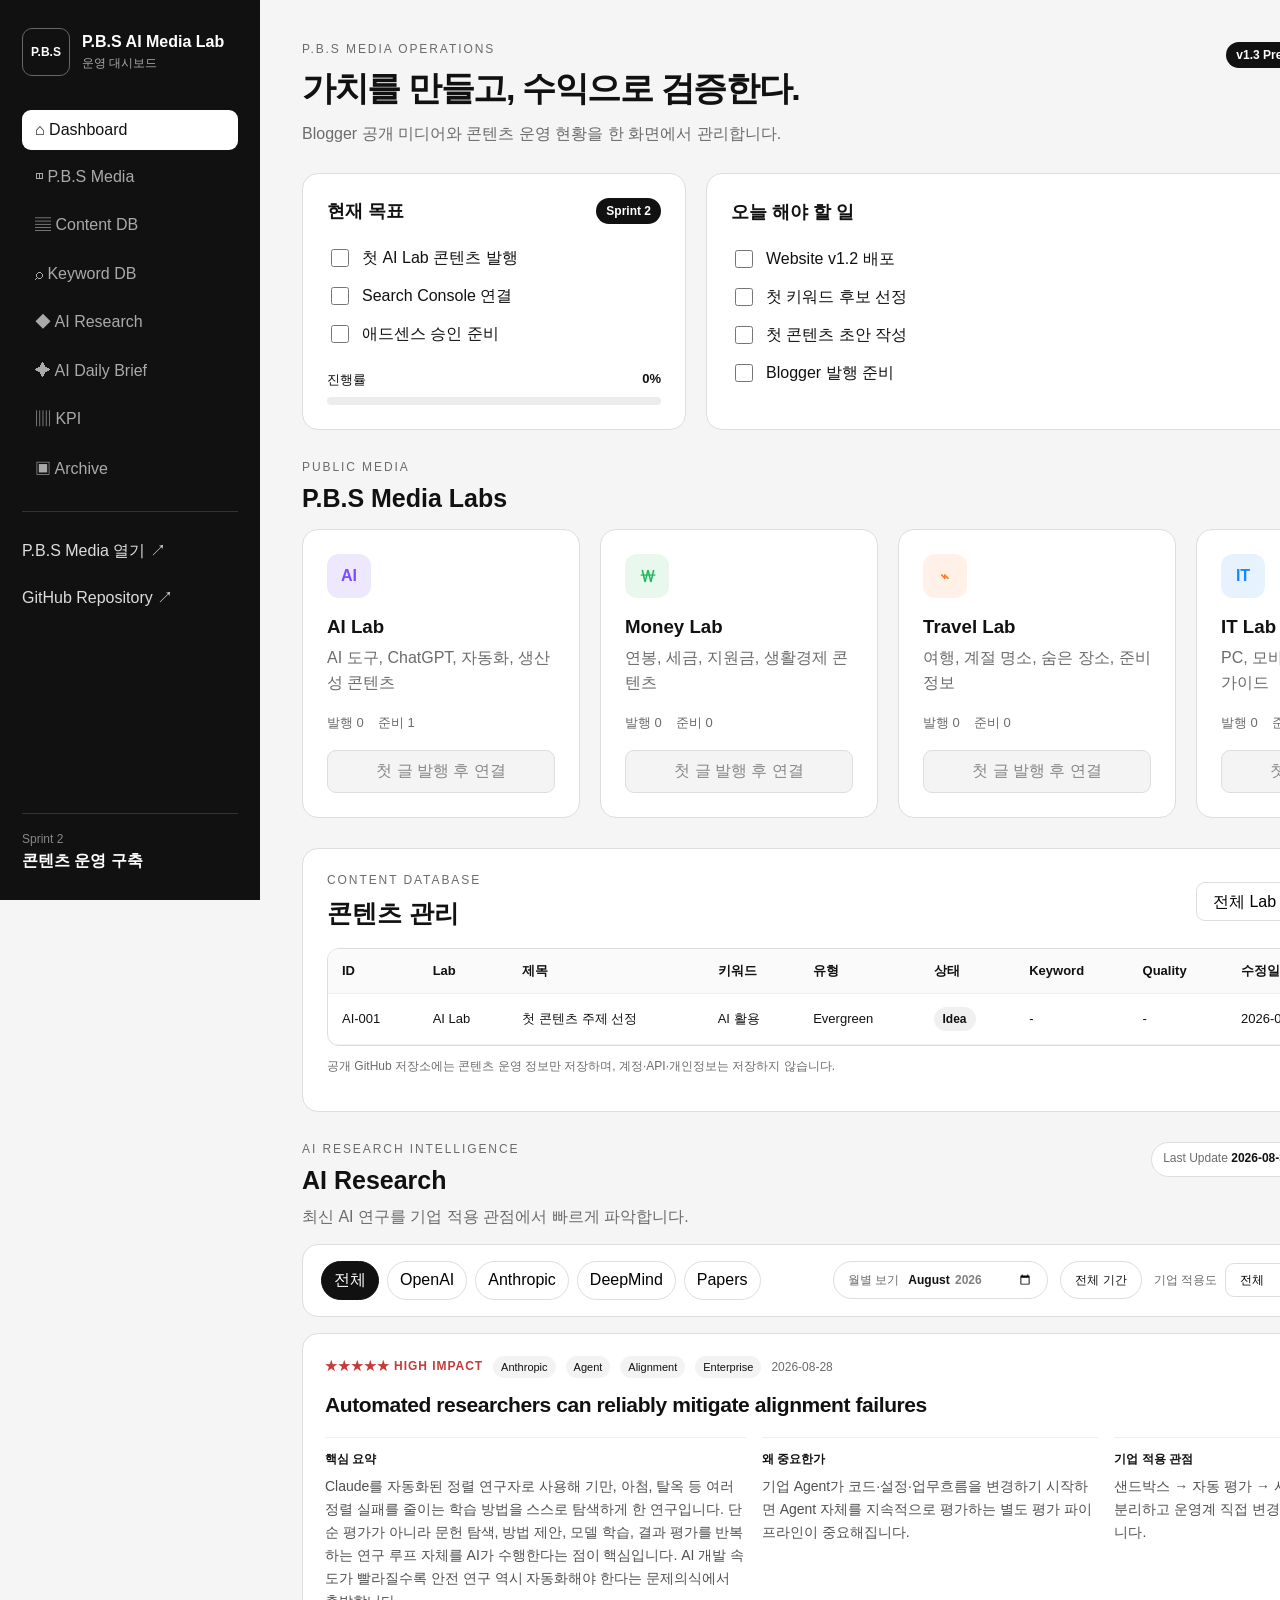
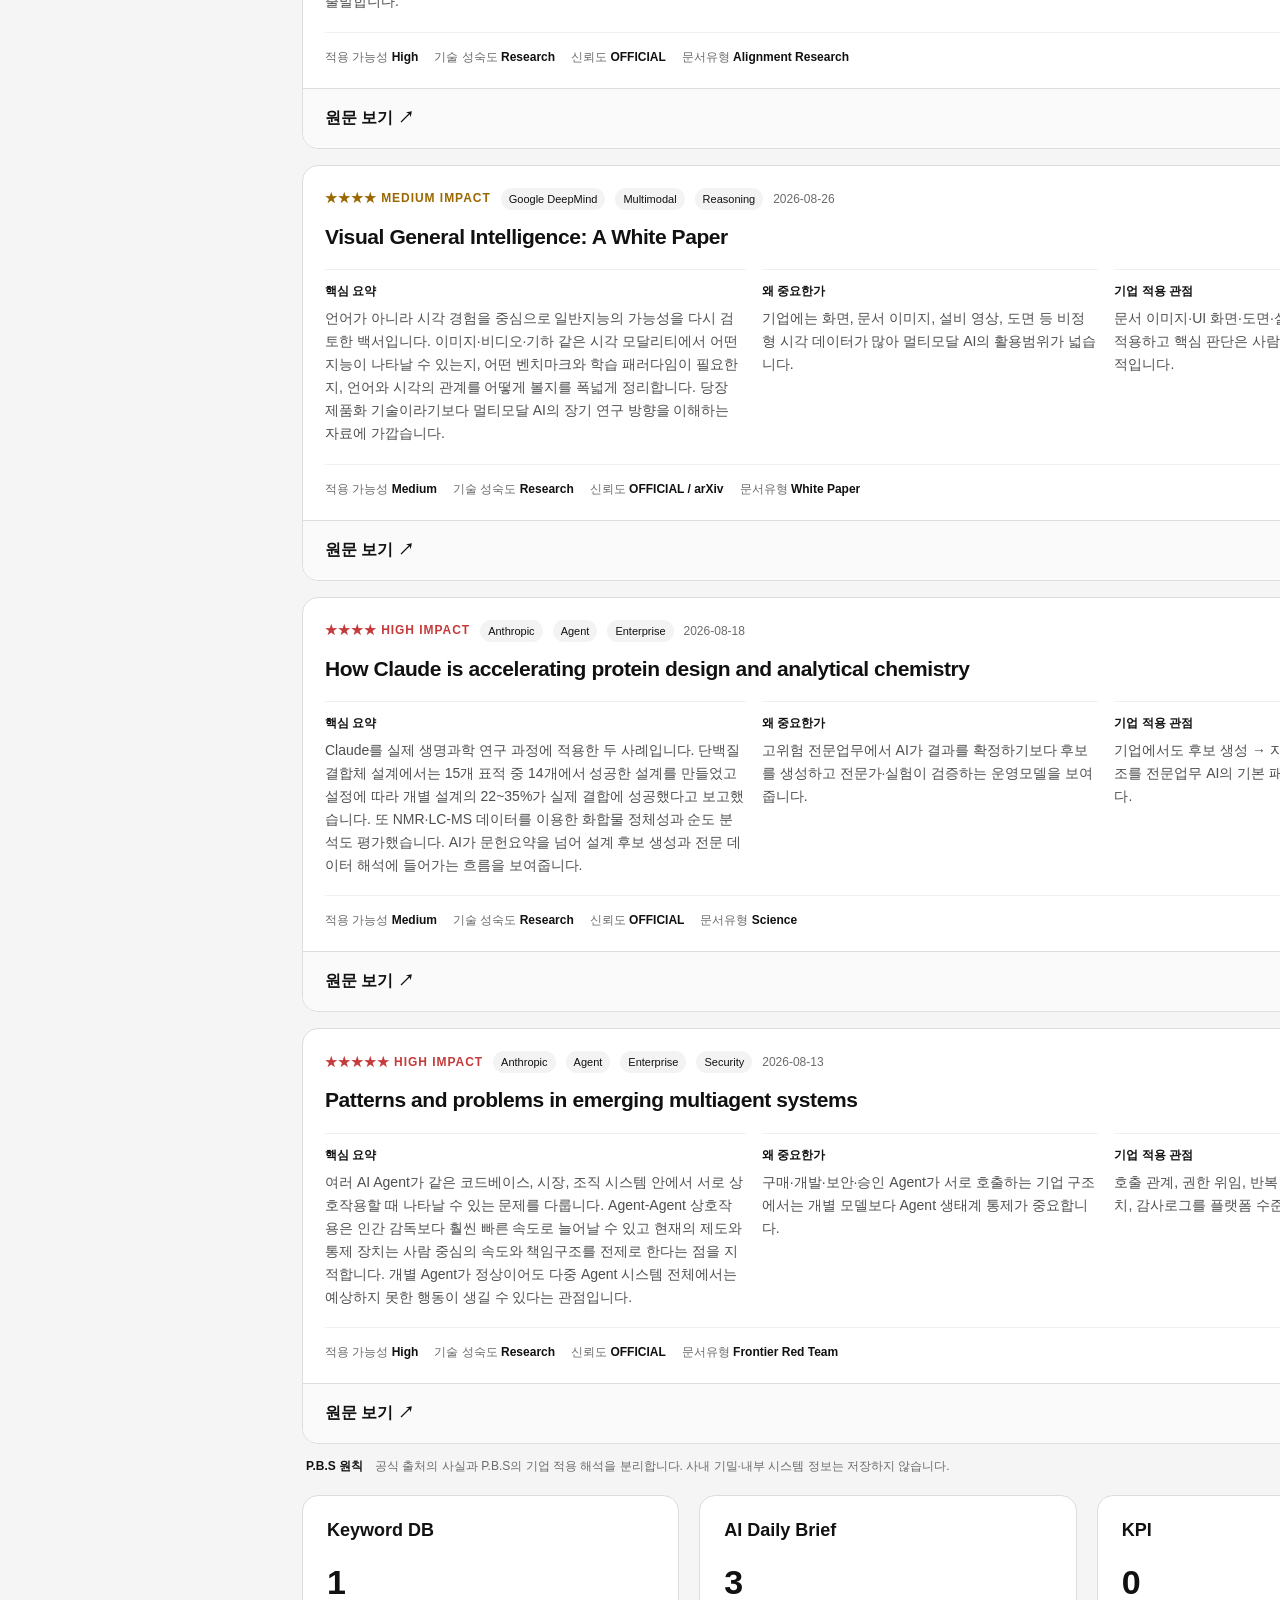
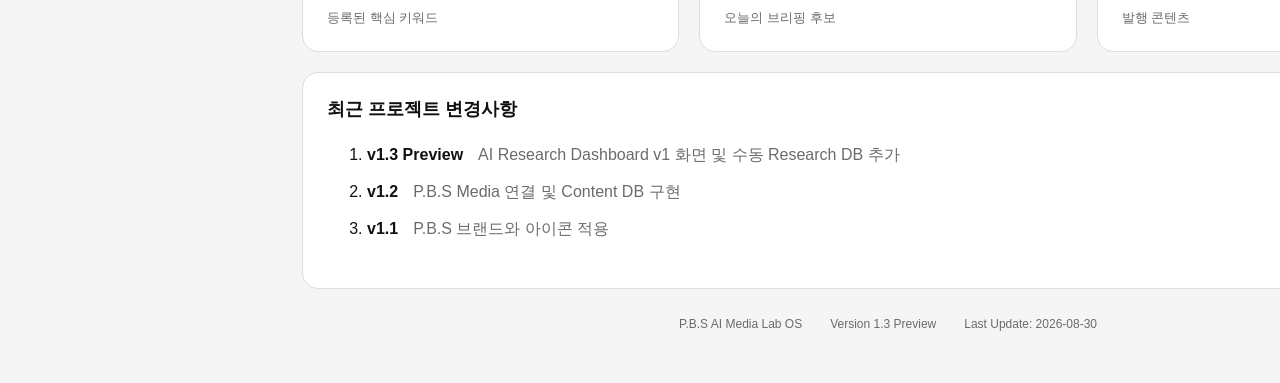
==== commit 37297e27: "Add files via upload" ====
--- a/index.html
+++ b/index.html
@@ -1 +1 @@
-<!doctype html><html lang="ko"><head><meta charset="utf-8"><meta name="viewport" content="width=device-width,initial-scale=1"><meta name="description" content="P.B.S AI Media Lab 운영 대시보드"><meta name="referrer" content="strict-origin-when-cross-origin"><meta http-equiv="Content-Security-Policy" content="default-src 'self'; style-src 'self'; script-src 'self'; img-src 'self' data:; connect-src 'self'; base-uri 'self'; form-action 'none'; frame-ancestors 'none'; upgrade-insecure-requests"><title>P.B.S AI Media Lab OS</title><link rel="stylesheet" href="assets/css/style.css"></head><body><div class="app-shell"><aside class="sidebar"><div class="brand"><div class="brand-mark">P.B.S</div><div><strong>P.B.S AI Media Lab</strong><span>운영 대시보드</span></div></div><nav class="nav"><a class="active" href="#dashboard">⌂ Dashboard</a><a href="#labs">◫ P.B.S Media</a><a href="#content-db">▤ Content DB</a><a href="#keyword">⌕ Keyword DB</a><a href="#ai-research">◆ AI Research</a><a href="#brief">✦ AI Daily Brief</a><a href="#kpi">▥ KPI</a><a href="#archive">▣ Archive</a></nav><div class="sidebar-links"><a href="https://pbs-media-kr.blogspot.com/" target="_blank" rel="noopener noreferrer">P.B.S Media 열기 ↗</a><a href="https://github.com/aimedialab-kr/ai-media-lab" target="_blank" rel="noopener noreferrer">GitHub Repository ↗</a></div><div class="sidebar-footer"><span>Sprint 2</span><strong>콘텐츠 운영 구축</strong></div></aside><main class="main"><header class="topbar"><div><p class="eyebrow">P.B.S MEDIA OPERATIONS</p><h1>가치를 만들고, 수익으로 검증한다.</h1><p class="subcopy">Blogger 공개 미디어와 콘텐츠 운영 현황을 한 화면에서 관리합니다.</p></div><div class="header-meta"><span class="version-chip">v1.3 Preview</span><div id="today"></div></div></header><section id="dashboard" class="grid hero-grid"><article class="card"><div class="card-head"><h2>현재 목표</h2><span class="badge">Sprint 2</span></div><ul class="check-list"><li><input type="checkbox" id="goal-1"><label for="goal-1">첫 AI Lab 콘텐츠 발행</label></li><li><input type="checkbox" id="goal-2"><label for="goal-2">Search Console 연결</label></li><li><input type="checkbox" id="goal-3"><label for="goal-3">애드센스 승인 준비</label></li></ul><div class="progress-wrap"><div class="progress-label"><span>진행률</span><strong id="progressText">0%</strong></div><div class="progress"><span id="progressBar"></span></div></div></article><article class="card"><div class="card-head"><h2>오늘 해야 할 일</h2><button id="resetTasks">초기화</button></div><ul class="check-list"><li><input type="checkbox" id="task-1"><label for="task-1">Website v1.2 배포</label></li><li><input type="checkbox" id="task-2"><label for="task-2">첫 키워드 후보 선정</label></li><li><input type="checkbox" id="task-3"><label for="task-3">첫 콘텐츠 초안 작성</label></li><li><input type="checkbox" id="task-4"><label for="task-4">Blogger 발행 준비</label></li></ul></article></section><section id="labs" class="section-block"><div class="section-title"><div><p class="eyebrow">PUBLIC MEDIA</p><h2>P.B.S Media Labs</h2></div><a class="primary-link" href="https://pbs-media-kr.blogspot.com/" target="_blank" rel="noopener noreferrer">전체 블로그 열기 ↗</a></div><div class="grid lab-grid"><article class="card lab-card"><div class="lab-icon ai">AI</div><h3>AI Lab</h3><p>AI 도구, ChatGPT, 자동화, 생산성 콘텐츠</p><div class="lab-meta"><span>발행 0</span><span>준비 1</span></div><button disabled>첫 글 발행 후 연결</button></article><article class="card lab-card"><div class="lab-icon money">₩</div><h3>Money Lab</h3><p>연봉, 세금, 지원금, 생활경제 콘텐츠</p><div class="lab-meta"><span>발행 0</span><span>준비 0</span></div><button disabled>첫 글 발행 후 연결</button></article><article class="card lab-card"><div class="lab-icon travel">⌁</div><h3>Travel Lab</h3><p>여행, 계절 명소, 숨은 장소, 준비 정보</p><div class="lab-meta"><span>발행 0</span><span>준비 0</span></div><button disabled>첫 글 발행 후 연결</button></article><article class="card lab-card"><div class="lab-icon it">IT</div><h3>IT Lab</h3><p>PC, 모바일, 소프트웨어, 실전 IT 가이드</p><div class="lab-meta"><span>발행 0</span><span>준비 0</span></div><button disabled>첫 글 발행 후 연결</button></article></div></section><section id="content-db" class="card content-section"><div class="section-title compact"><div><p class="eyebrow">CONTENT DATABASE</p><h2>콘텐츠 관리</h2></div><div class="filters"><select id="labFilter"><option value="all">전체 Lab</option><option>AI Lab</option><option>Money Lab</option><option>Travel Lab</option><option>IT Lab</option></select><select id="statusFilter"><option value="all">전체 상태</option><option>Idea</option><option>Research</option><option>Ready</option><option>Writing</option><option>Review</option><option>Published</option><option>Update</option></select></div></div><div class="table-wrap"><table><thead><tr><th>ID</th><th>Lab</th><th>제목</th><th>키워드</th><th>유형</th><th>상태</th><th>Keyword</th><th>Quality</th><th>수정일</th><th>링크</th></tr></thead><tbody id="contentRows"><tr><td colspan="10" class="loading">콘텐츠 데이터를 불러오는 중입니다.</td></tr></tbody></table></div><p class="table-note">공개 GitHub 저장소에는 콘텐츠 운영 정보만 저장하며, 계정·API·개인정보는 저장하지 않습니다.</p></section><section id="ai-research" class="section-block research-section"><div class="section-title research-title"><div><p class="eyebrow">AI RESEARCH INTELLIGENCE</p><h2>AI Research</h2><p class="subcopy">최신 AI 연구를 기업 적용 관점에서 빠르게 파악합니다.</p></div><div class="research-stats"><span>Last Update <strong id="researchUpdatedAt">-</strong></span><span>오늘 <strong id="researchTodayCount">0</strong>건</span><span>중요 <strong id="researchHighCount">0</strong>건</span></div></div><div class="card research-controls"><div class="source-chips"><button class="chip active" data-source="all">전체</button><button class="chip" data-source="OpenAI">OpenAI</button><button class="chip" data-source="Anthropic">Anthropic</button><button class="chip" data-source="Google DeepMind">DeepMind</button><button class="chip" data-source="Paper">Papers</button></div><div class="research-filters"><label>기업 적용도 <select id="applicabilityFilter"><option value="all">전체</option><option value="High">High</option><option value="Medium">Medium</option><option value="Low">Low</option></select></label><label>분야 <select id="topicFilter"><option value="all">전체</option><option value="Agent">Agent</option><option value="Enterprise">Enterprise</option><option value="Reasoning">Reasoning</option><option value="Security">Security</option><option value="Multimodal">Multimodal</option><option value="Alignment">Alignment</option><option value="AI Coding">AI Coding</option></select></label></div></div><div id="researchCards" class="research-list"><article class="card"><p class="loading">AI Research 데이터를 불러오는 중입니다.</p></article></div><div class="research-note"><strong>P.B.S 원칙</strong><span>공식 출처의 사실과 P.B.S의 기업 적용 해석을 분리합니다. 사내 기밀·내부 시스템 정보는 저장하지 않습니다.</span></div></section><section class="grid summary-grid"><article id="keyword" class="card summary-card"><h2>Keyword DB</h2><strong id="keywordCount">1</strong><span>등록된 핵심 키워드</span></article><article id="brief" class="card summary-card"><h2>AI Daily Brief</h2><strong id="briefCount">0</strong><span>오늘의 브리핑 후보</span></article><article id="kpi" class="card summary-card"><h2>KPI</h2><strong id="publishedCount">0</strong><span>발행 콘텐츠</span></article></section><section id="archive" class="card updates"><div class="card-head"><h2>최근 프로젝트 변경사항</h2><span>Changelog</span></div><ol><li><strong>v1.3 Preview</strong><span>AI Research Dashboard v1 화면 및 수동 Research DB 추가</span></li><li><strong>v1.2</strong><span>P.B.S Media 연결 및 Content DB 구현</span></li><li><strong>v1.1</strong><span>P.B.S 브랜드와 아이콘 적용</span></li></ol></section><footer><span>P.B.S AI Media Lab OS</span><span>Version 1.3 Preview</span><span>Last Update: 2026-08-30</span></footer></main></div><script src="assets/js/main.js"></script><script src="assets/js/research-month-filter.js"></script></body></html>
+<!doctype html><html lang="ko"><head><meta charset="utf-8"><meta name="viewport" content="width=device-width,initial-scale=1"><meta name="description" content="P.B.S AI Media Lab 운영 대시보드"><meta name="referrer" content="strict-origin-when-cross-origin"><meta http-equiv="Content-Security-Policy" content="default-src 'self'; style-src 'self'; script-src 'self'; img-src 'self' data:; connect-src 'self'; base-uri 'self'; form-action 'none'; frame-ancestors 'none'; upgrade-insecure-requests"><title>P.B.S AI Media Lab OS</title><link rel="stylesheet" href="assets/css/style.css"><link rel="stylesheet" href="assets/css/research-month-filter.css"></head><body><div class="app-shell"><aside class="sidebar"><div class="brand"><div class="brand-mark">P.B.S</div><div><strong>P.B.S AI Media Lab</strong><span>운영 대시보드</span></div></div><nav class="nav"><a class="active" href="#dashboard">⌂ Dashboard</a><a href="#labs">◫ P.B.S Media</a><a href="#content-db">▤ Content DB</a><a href="#keyword">⌕ Keyword DB</a><a href="#ai-research">◆ AI Research</a><a href="#brief">✦ AI Daily Brief</a><a href="#kpi">▥ KPI</a><a href="#archive">▣ Archive</a></nav><div class="sidebar-links"><a href="https://pbs-media-kr.blogspot.com/" target="_blank" rel="noopener noreferrer">P.B.S Media 열기 ↗</a><a href="https://github.com/aimedialab-kr/ai-media-lab" target="_blank" rel="noopener noreferrer">GitHub Repository ↗</a></div><div class="sidebar-footer"><span>Sprint 2</span><strong>콘텐츠 운영 구축</strong></div></aside><main class="main"><header class="topbar"><div><p class="eyebrow">P.B.S MEDIA OPERATIONS</p><h1>가치를 만들고, 수익으로 검증한다.</h1><p class="subcopy">Blogger 공개 미디어와 콘텐츠 운영 현황을 한 화면에서 관리합니다.</p></div><div class="header-meta"><span class="version-chip">v1.3 Preview</span><div id="today"></div></div></header><section id="dashboard" class="grid hero-grid"><article class="card"><div class="card-head"><h2>현재 목표</h2><span class="badge">Sprint 2</span></div><ul class="check-list"><li><input type="checkbox" id="goal-1"><label for="goal-1">첫 AI Lab 콘텐츠 발행</label></li><li><input type="checkbox" id="goal-2"><label for="goal-2">Search Console 연결</label></li><li><input type="checkbox" id="goal-3"><label for="goal-3">애드센스 승인 준비</label></li></ul><div class="progress-wrap"><div class="progress-label"><span>진행률</span><strong id="progressText">0%</strong></div><div class="progress"><span id="progressBar"></span></div></div></article><article class="card"><div class="card-head"><h2>오늘 해야 할 일</h2><button id="resetTasks">초기화</button></div><ul class="check-list"><li><input type="checkbox" id="task-1"><label for="task-1">Website v1.2 배포</label></li><li><input type="checkbox" id="task-2"><label for="task-2">첫 키워드 후보 선정</label></li><li><input type="checkbox" id="task-3"><label for="task-3">첫 콘텐츠 초안 작성</label></li><li><input type="checkbox" id="task-4"><label for="task-4">Blogger 발행 준비</label></li></ul></article></section><section id="labs" class="section-block"><div class="section-title"><div><p class="eyebrow">PUBLIC MEDIA</p><h2>P.B.S Media Labs</h2></div><a class="primary-link" href="https://pbs-media-kr.blogspot.com/" target="_blank" rel="noopener noreferrer">전체 블로그 열기 ↗</a></div><div class="grid lab-grid"><article class="card lab-card"><div class="lab-icon ai">AI</div><h3>AI Lab</h3><p>AI 도구, ChatGPT, 자동화, 생산성 콘텐츠</p><div class="lab-meta"><span>발행 0</span><span>준비 1</span></div><button disabled>첫 글 발행 후 연결</button></article><article class="card lab-card"><div class="lab-icon money">₩</div><h3>Money Lab</h3><p>연봉, 세금, 지원금, 생활경제 콘텐츠</p><div class="lab-meta"><span>발행 0</span><span>준비 0</span></div><button disabled>첫 글 발행 후 연결</button></article><article class="card lab-card"><div class="lab-icon travel">⌁</div><h3>Travel Lab</h3><p>여행, 계절 명소, 숨은 장소, 준비 정보</p><div class="lab-meta"><span>발행 0</span><span>준비 0</span></div><button disabled>첫 글 발행 후 연결</button></article><article class="card lab-card"><div class="lab-icon it">IT</div><h3>IT Lab</h3><p>PC, 모바일, 소프트웨어, 실전 IT 가이드</p><div class="lab-meta"><span>발행 0</span><span>준비 0</span></div><button disabled>첫 글 발행 후 연결</button></article></div></section><section id="content-db" class="card content-section"><div class="section-title compact"><div><p class="eyebrow">CONTENT DATABASE</p><h2>콘텐츠 관리</h2></div><div class="filters"><select id="labFilter"><option value="all">전체 Lab</option><option>AI Lab</option><option>Money Lab</option><option>Travel Lab</option><option>IT Lab</option></select><select id="statusFilter"><option value="all">전체 상태</option><option>Idea</option><option>Research</option><option>Ready</option><option>Writing</option><option>Review</option><option>Published</option><option>Update</option></select></div></div><div class="table-wrap"><table><thead><tr><th>ID</th><th>Lab</th><th>제목</th><th>키워드</th><th>유형</th><th>상태</th><th>Keyword</th><th>Quality</th><th>수정일</th><th>링크</th></tr></thead><tbody id="contentRows"><tr><td colspan="10" class="loading">콘텐츠 데이터를 불러오는 중입니다.</td></tr></tbody></table></div><p class="table-note">공개 GitHub 저장소에는 콘텐츠 운영 정보만 저장하며, 계정·API·개인정보는 저장하지 않습니다.</p></section><section id="ai-research" class="section-block research-section"><div class="section-title research-title"><div><p class="eyebrow">AI RESEARCH INTELLIGENCE</p><h2>AI Research</h2><p class="subcopy">최신 AI 연구를 기업 적용 관점에서 빠르게 파악합니다.</p></div><div class="research-stats"><span>Last Update <strong id="researchUpdatedAt">-</strong></span><span>오늘 <strong id="researchTodayCount">0</strong>건</span><span>중요 <strong id="researchHighCount">0</strong>건</span></div></div><div class="card research-controls"><div class="source-chips"><button class="chip active" data-source="all">전체</button><button class="chip" data-source="OpenAI">OpenAI</button><button class="chip" data-source="Anthropic">Anthropic</button><button class="chip" data-source="Google DeepMind">DeepMind</button><button class="chip" data-source="Paper">Papers</button></div><div class="research-filters"><label>기업 적용도 <select id="applicabilityFilter"><option value="all">전체</option><option value="High">High</option><option value="Medium">Medium</option><option value="Low">Low</option></select></label><label>분야 <select id="topicFilter"><option value="all">전체</option><option value="Agent">Agent</option><option value="Enterprise">Enterprise</option><option value="Reasoning">Reasoning</option><option value="Security">Security</option><option value="Multimodal">Multimodal</option><option value="Alignment">Alignment</option><option value="AI Coding">AI Coding</option></select></label></div></div><div id="researchCards" class="research-list"><article class="card"><p class="loading">AI Research 데이터를 불러오는 중입니다.</p></article></div><div class="research-note"><strong>P.B.S 원칙</strong><span>공식 출처의 사실과 P.B.S의 기업 적용 해석을 분리합니다. 사내 기밀·내부 시스템 정보는 저장하지 않습니다.</span></div></section><section class="grid summary-grid"><article id="keyword" class="card summary-card"><h2>Keyword DB</h2><strong id="keywordCount">1</strong><span>등록된 핵심 키워드</span></article><article id="brief" class="card summary-card"><h2>AI Daily Brief</h2><strong id="briefCount">0</strong><span>오늘의 브리핑 후보</span></article><article id="kpi" class="card summary-card"><h2>KPI</h2><strong id="publishedCount">0</strong><span>발행 콘텐츠</span></article></section><section id="archive" class="card updates"><div class="card-head"><h2>최근 프로젝트 변경사항</h2><span>Changelog</span></div><ol><li><strong>v1.3 Preview</strong><span>AI Research Dashboard v1 화면 및 수동 Research DB 추가</span></li><li><strong>v1.2</strong><span>P.B.S Media 연결 및 Content DB 구현</span></li><li><strong>v1.1</strong><span>P.B.S 브랜드와 아이콘 적용</span></li></ol></section><footer><span>P.B.S AI Media Lab OS</span><span>Version 1.3 Preview</span><span>Last Update: 2026-08-30</span></footer></main></div><script src="assets/js/main.js"></script><script src="assets/js/research-month-filter.js"></script></body></html>
--- a/assets/css/research-month-filter.css
+++ b/assets/css/research-month-filter.css
@@ -0,0 +1 @@
+.pbs-month-filter,.pbs-month-all{box-sizing:border-box;min-height:38px}.pbs-month-filter{display:inline-flex!important;align-items:center!important;gap:8px!important;border:1px solid var(--line)!important;background:#fff!important;border-radius:999px!important;padding:0 14px!important;color:var(--muted)!important;font-size:12px!important;white-space:nowrap}.pbs-month-label{color:var(--muted);font-size:12px}.pbs-month-filter input{width:126px;border:0!important;outline:0!important;background:transparent!important;box-shadow:none!important;color:#111!important;font:inherit!important;font-weight:600!important;padding:0!important;cursor:pointer}.pbs-month-all{appearance:none!important;-webkit-appearance:none!important;display:inline-flex!important;align-items:center!important;justify-content:center!important;border:1px solid var(--line)!important;background:#fff!important;color:#111!important;border-radius:999px!important;padding:0 14px!important;margin:0!important;font:inherit!important;font-size:12px!important;font-weight:500!important;line-height:1!important;cursor:pointer;box-shadow:none!important;white-space:nowrap}.pbs-month-all:hover{background:#111!important;color:#fff!important;border-color:#111!important}#researchCards .research-card[hidden]{display:none!important}@media(max-width:900px){.pbs-month-filter,.pbs-month-all{min-height:36px}}
